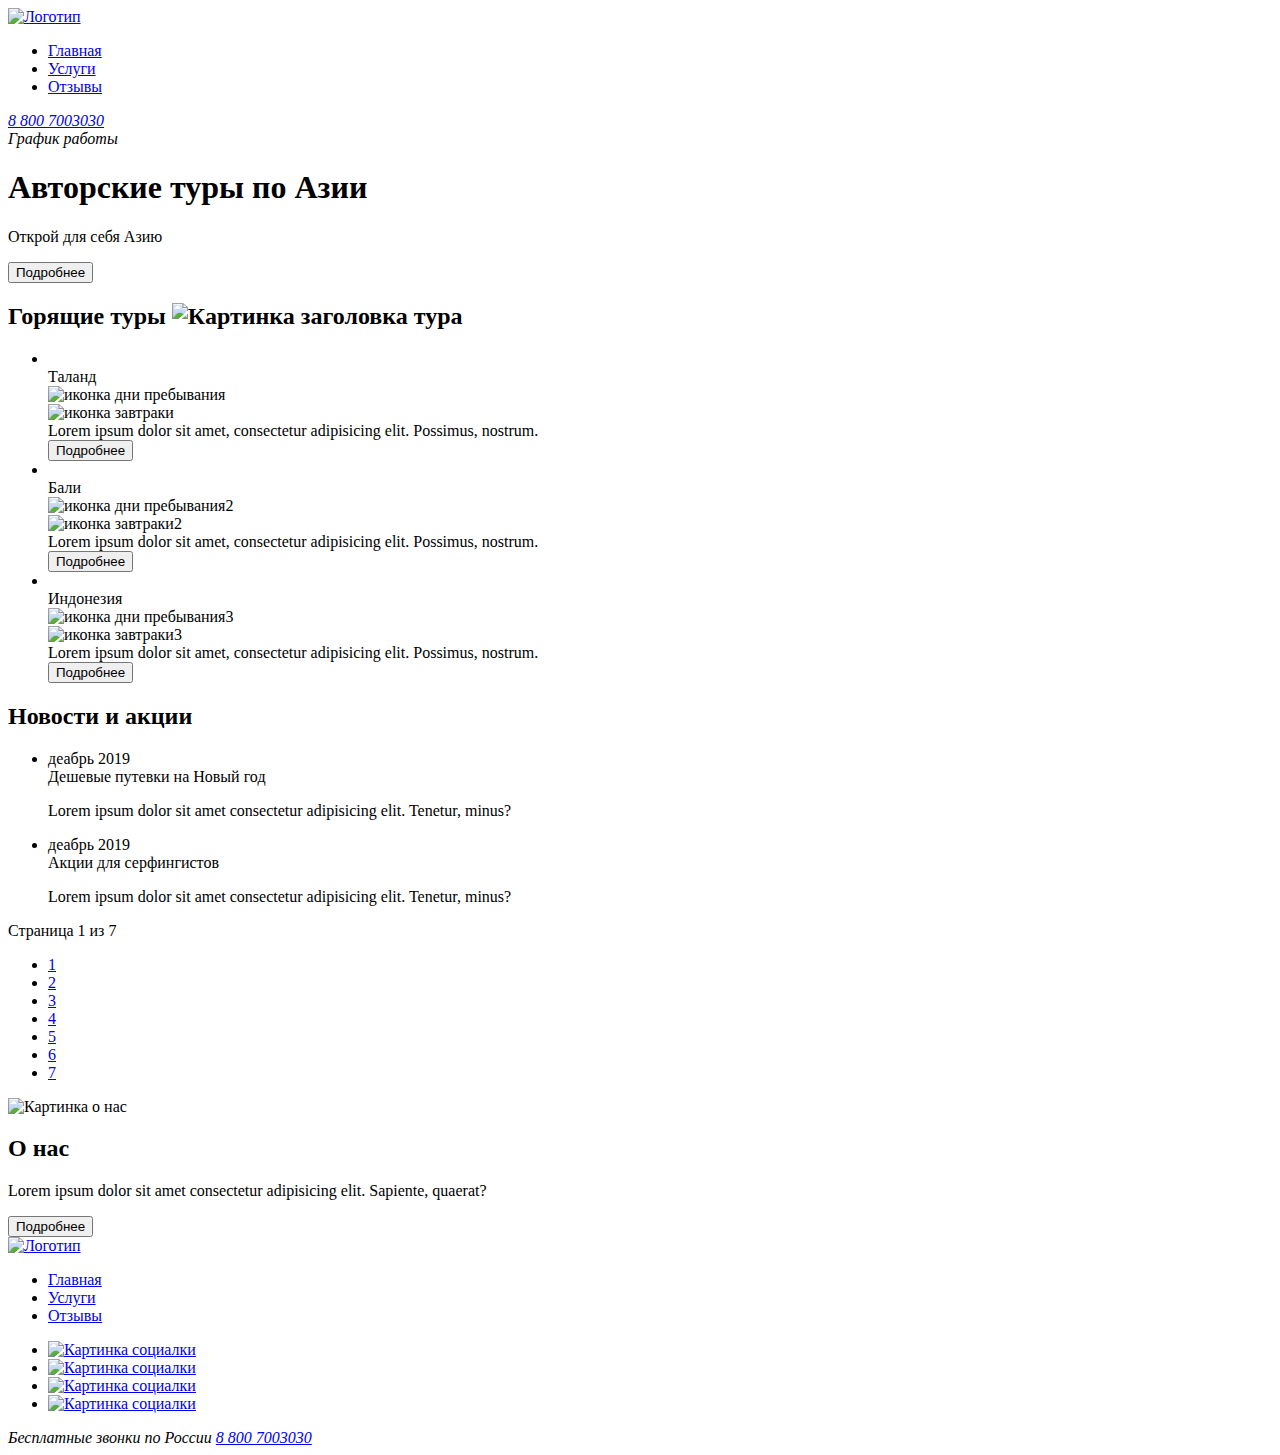
==== index.html @ af666de2 "Выполнила 2ое задание" ====
<!DOCTYPE html>
<html lang="ru">
<head>
  <meta charset="UTF-8">
  <meta name="viewport" content="width=device-width, initial-scale=1.0">
  <title>Main page</title>
</head>
<body>
  <div class="wrapper">
    <header class="header">
      <a href="#" class="logo">
        <img src="" alt="Логотип" class="logo__pick">
      </a>  
      <nav class="menu">
        <ul class="menu__list">
          <li class="menu__item">
            <a href="#" class="menu__link">Главная</a>
          </li>
          <li class="menu__item">
            <a href="#" class="menu__link">Услуги</a>
          </li>
          <li class="menu__item">
            <a href="#" class="menu__link">Отзывы</a>
          </li>
        </ul>
      </nav>
      <address class="contacts">
        <a href="tel:+78007003030" class="contacts__phone">8 800 7003030</a>
        <div class="contacts__graph">График работы</div>
      </address>
    </header>
    <main class="main-content">
      <div class="preview">
        <h1 class="preview__title">Авторские туры по Азии</h1>
        <p class="preview__descreption">Открой для себя Азию</p>
        <div class="preview__button"></div>
        <button class="button">Подробнее</button>
      </div>
      <div class="tours">
        <h2 class="tours__title">
          <span class="tours__title-text">Горящие туры</span>
          <img src="#" alt="Картинка заголовка тура" class="tour__title-pic"> 
        </h2>
        <ul class="tours__list">
          <li class="tours__item">
            <div class="tours__img-wrapper">
              <img src="" alt="" class="tours__img">
            </div>
            <div class="tours__content">
              <div class="toours__title-two">Таланд</div>
              <div class="tours__description">
                <div class="tours__description-block">
                  <img src="#" alt="иконка" class="tour__description-block-pick">
                  <span class="tour__deccription-block-text">дни пребывания</span>
                </div>
                <div class="tours__description-block">
                  <img src="#" alt="иконка" class="tour__description-block-pick">
                  <span class="tour__deccription-block-text">завтраки</span>
                </div>
                <div class="tour__text">Lorem ipsum dolor sit amet, consectetur adipisicing elit. Possimus, nostrum.
                </div>
                <div class="tour__button">
                  <button class="button">Подробнее</button>
                </div>
              </div>
            </div>
          </li>
          <li class="tours__item">
            <div class="tours__img-wrapper">
              <img src="" alt="" class="tours__img">
            </div>
            <div class="tours__content">
              <div class="toours__title-two">Бали</div>
              <div class="tours__description">
                <div class="tours__description-block">
                  <img src="#" alt="иконка" class="tour__description-block-pick">
                  <span class="tour__deccription-block-text">дни пребывания2</span>
                </div>
                <div class="tours__description-block">
                  <img src="#" alt="иконка" class="tour__description-block-pick">
                  <span class="tour__deccription-block-text">завтраки2</span>
                </div>
                <div class="tour__text">Lorem ipsum dolor sit amet, consectetur adipisicing elit. Possimus, nostrum.
                </div>
                <div class="tour__button">
                  <button class="button">Подробнее</button>
                </div>
              </div>
            </div>
          </li>
          <li class="tours__item">
            <div class="tours__img-wrapper">
              <img src="" alt="" class="tours__img">
            </div>
            <div class="tours__content">
              <div class="toours__title-two">Индонезия</div>
              <div class="tours__description">
                <div class="tours__description-block">
                  <img src="#" alt="иконка" class="tour__description-block-pick">
                  <span class="tour__deccription-block-text">дни пребывания3</span>
                </div>
                <div class="tours__description-block">
                  <img src="#" alt="иконка" class="tour__description-block-pick">
                  <span class="tour__deccription-block-text">завтраки3</span>
                </div>
                <div class="tour__text">Lorem ipsum dolor sit amet, consectetur adipisicing elit. Possimus, nostrum.
                </div>
                <div class="tour__button">
                  <button class="button">Подробнее</button>
                </div>
              </div>
            </div>
          </li>
        </ul>
      </div>
      <div class="news">
        <h2 class="news__title">
          <span class="news__title-text">Новости и акции</span>
        </h2>
        <ul class="news__list">
          <li class="news__item">
            <div class="news__content">
              <time class="news__date">
                <span class="news__date-mouth">деабрь</span>
                <span class="news__date-year">2019</span>
              </time>
              <div class="news__title-two">Дешевые путевки на Новый год</div>
              <p class="news__text">Lorem ipsum dolor sit amet consectetur adipisicing elit. Tenetur, minus?
              </p>
            </div>
          </li>
          <li class="news__item">
            <div class="news__content">
              <time class="news__date">
                <span class="news__date-mouth">деабрь</span>
                <span class="news__date-year">2019</span>
              </time>
              <div class="news__title-two">Акции для серфингистов</div>
              <p class="news__text">Lorem ipsum dolor sit amet consectetur adipisicing elit. Tenetur, minus?
              </p>
            </div>
          </li>
        </ul>
        <div class="paginator">
          <div class="paginator__display">
            Страница <span class="paginator__displey-current">1</span> из <span class="paginator__display-all">7</span>
          </div>
          <ul class="paginator__list">
            <li class="paginator__item">
              <a href="#" class="paginator__link">1</a>
            </li>
            <li class="paginator__item">
              <a href="#" class="paginator__link">2</a>
            </li>
            <li class="paginator__item">
              <a href="#" class="paginator__link">3</a>
            </li>
            <li class="paginator__item">
              <a href="#" class="paginator__link">4</a>
            </li>
            <li class="paginator__item">
              <a href="#" class="paginator__link">5</a>
            </li>
            <li class="paginator__item">
              <a href="#" class="paginator__link">6</a>
            </li>
            <li class="paginator__item">
              <a href="#" class="paginator__link">7</a>
            </li>
          </ul>
        </div>
      </div>
      <div class="about">
        <img src="#" alt="Картинка о нас" class="about__img">
        <div class="about__content">
          <h2 class="about__title">О нас</h2>
          <p class="about__text">Lorem ipsum dolor sit amet consectetur adipisicing elit. Sapiente, quaerat?</p>
          <div class="about__button">
            <button class="button">Подробнее</button>
          </div>
        </div>
      </div>
      <footer class="footer">
        <a href="#" class="logo">
          <img src="" alt="Логотип" class="logo__pick">
        </a>  
        <nav class="menu">
          <ul class="menu__list">
            <li class="menu__item">
              <a href="#" class="menu__link">Главная</a>
            </li>
            <li class="menu__item">
              <a href="#" class="menu__link">Услуги</a>
            </li>
            <li class="menu__item">
              <a href="#" class="menu__link">Отзывы</a>
            </li>
          </ul>
        </nav>
        <div class="socials">
          <ul class="social__list">
            <li class="social__item">
              <a href="#" class="social__link">
                <img src="#" alt="Картинка социалки" class="social__pic">
              </a>
            </li>
            <li class="social__item">
              <a href="#" class="social__link">
                <img src="#" alt="Картинка социалки" class="social__pic">
              </a>
            </li>
            <li class="social__item">
              <a href="#" class="social__link">
                <img src="#" alt="Картинка социалки" class="social__pic">
              </a>
            </li>
            <li class="social__item">
              <a href="#" class="social__link">
                <img src="#" alt="Картинка социалки" class="social__pic">
              </a>
            </li>
          </ul>
        </div>
        <address class="contacts">
          <span class="contacts__text">Бесплатные звонки по России</span>
          <a href="tel:+78007003030" class="contacts__phone">8 800 7003030</a>
        </address>
      </footer>
    </main>
  </div>
</body>
</html>
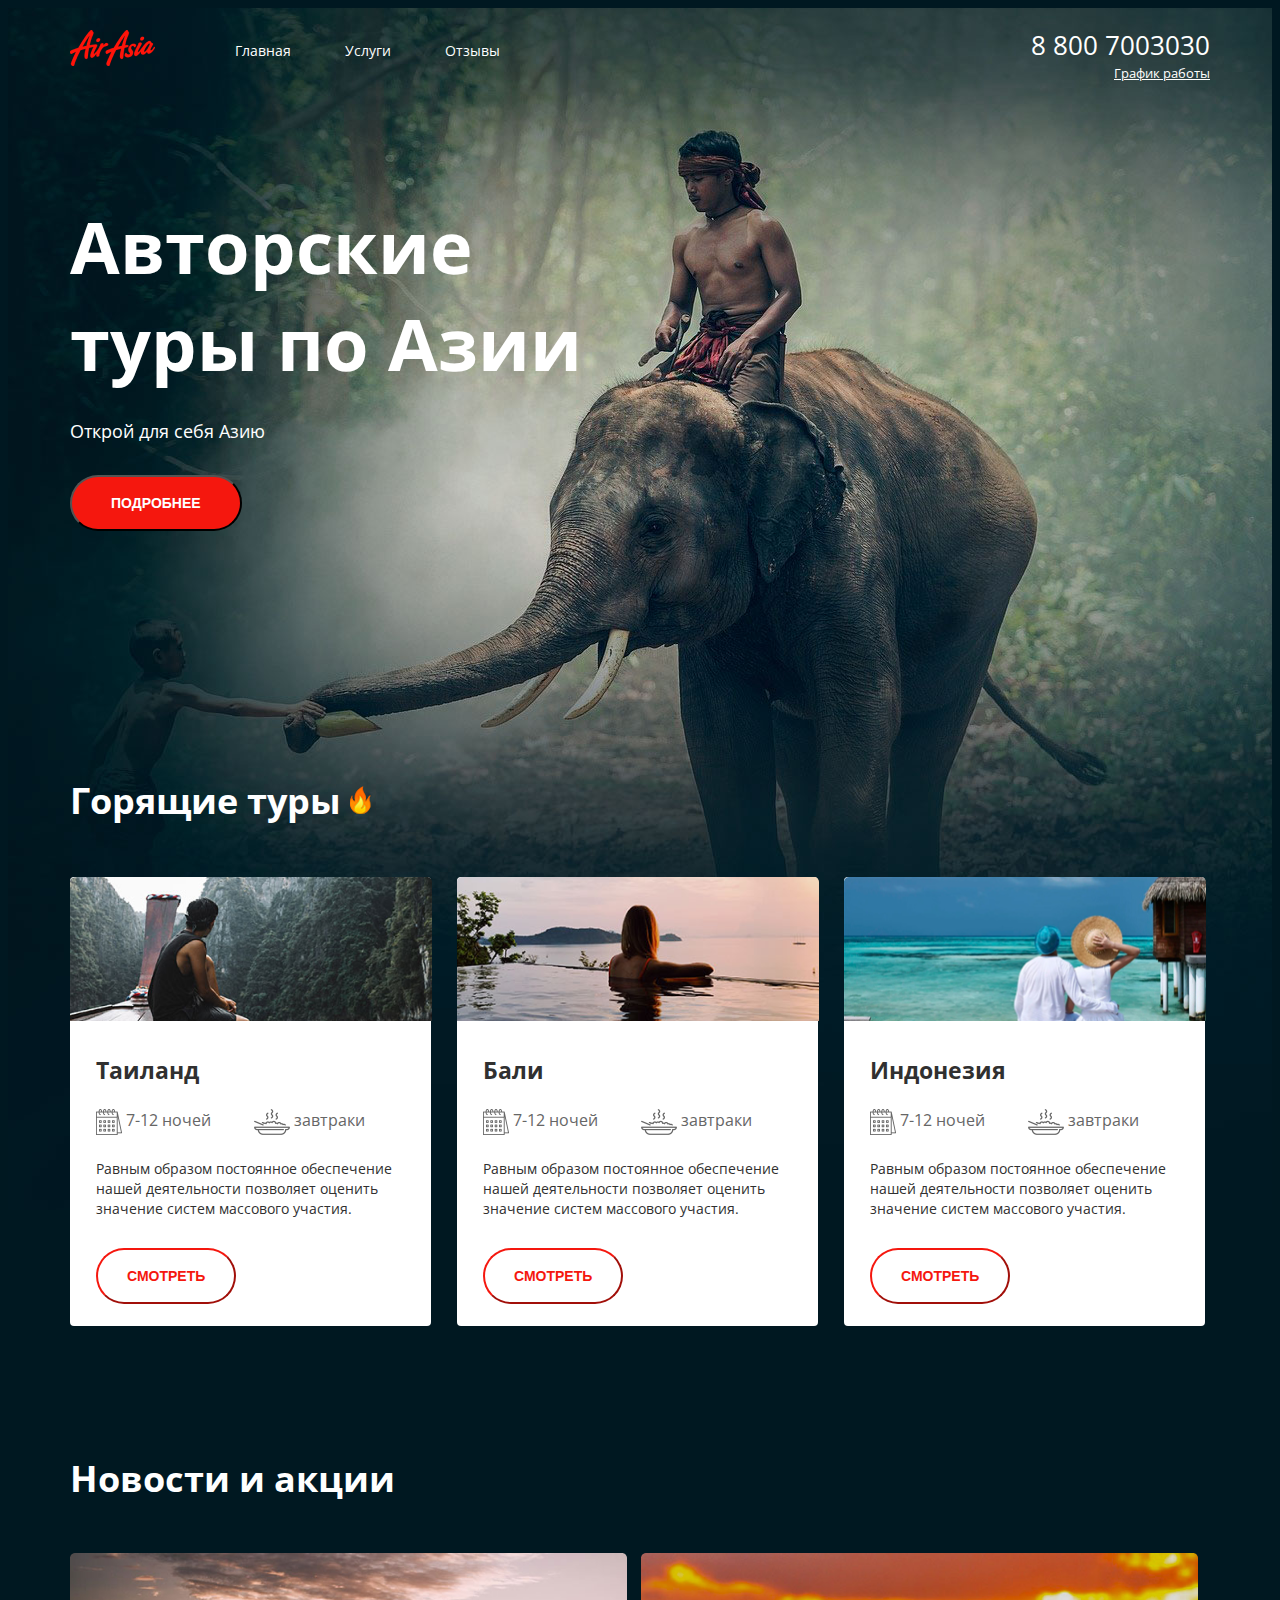
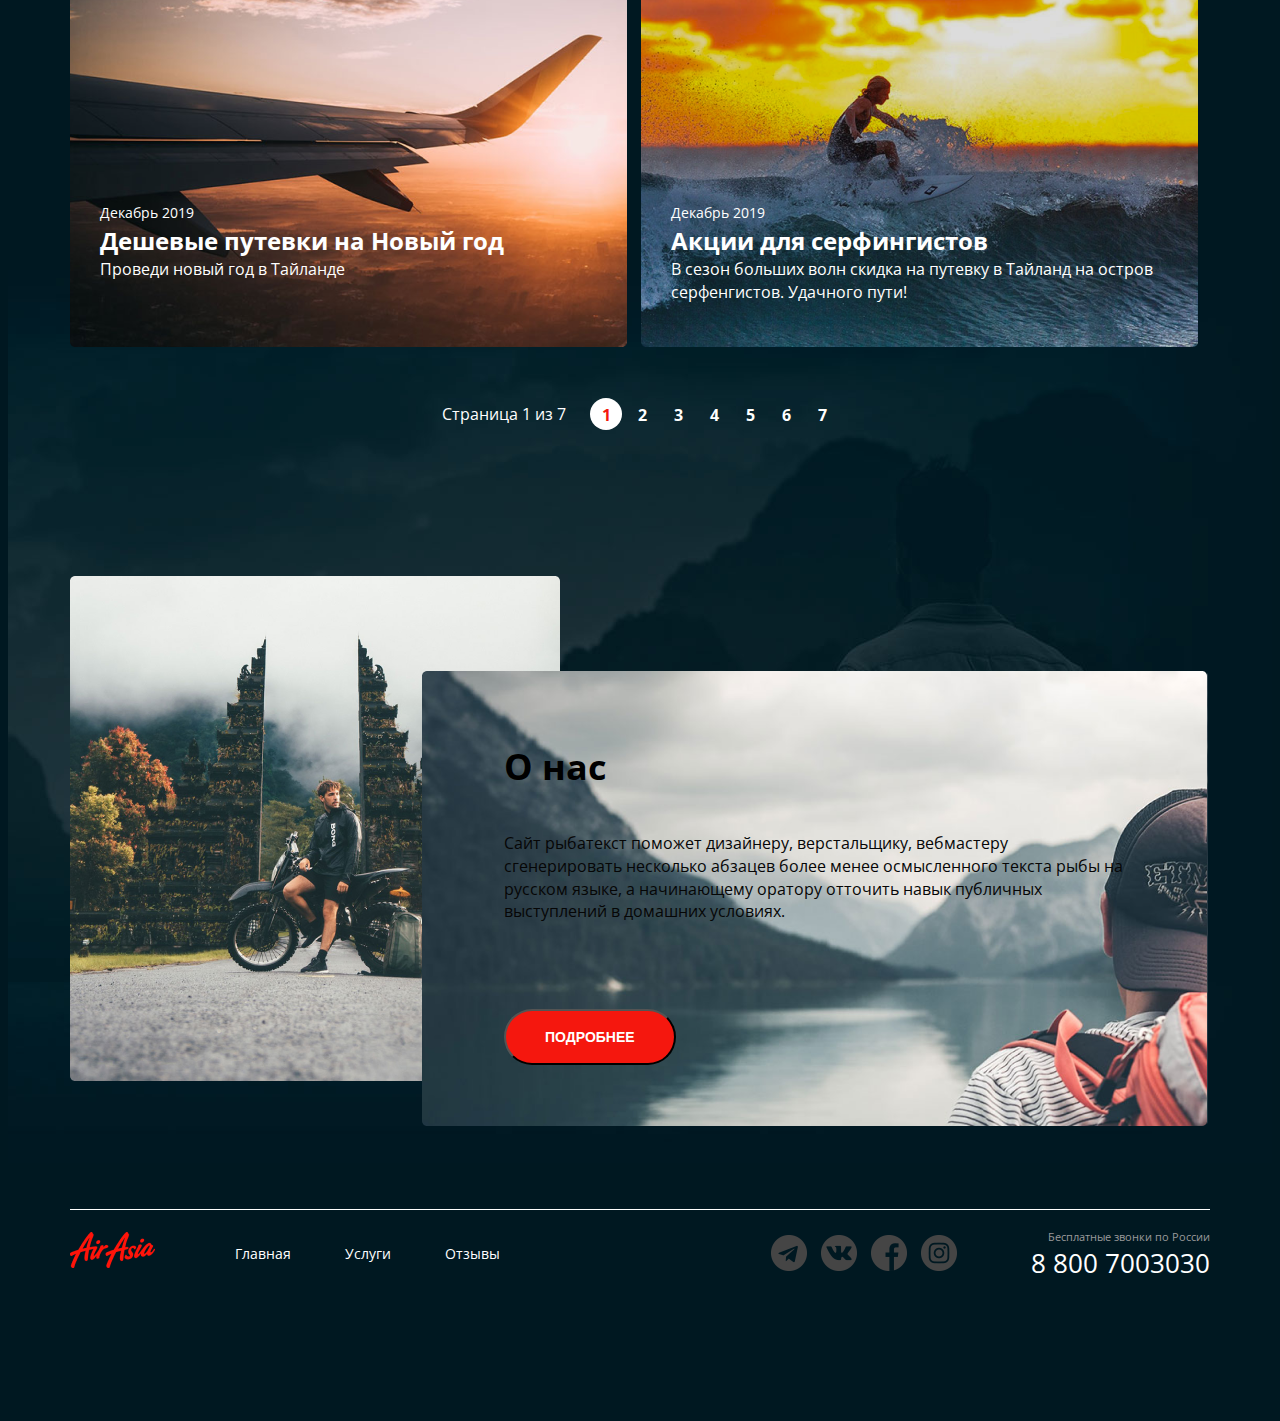
==== commit 8809c20b: "Стилизация главной страницы" ====
--- a/index.html
+++ b/index.html
@@ -3,186 +3,15 @@
 <head>
   <meta charset="UTF-8">
   <meta name="viewport" content="width=device-width, initial-scale=1.0">
+  <link rel="stylesheet" href="./main.css">
   <title>Main page</title>
 </head>
 <body>
-  <div class="wrapper">
-    <header class="header">
-      <a href="#" class="logo">
-        <img src="" alt="Логотип" class="logo__pick">
-      </a>  
-      <nav class="menu">
-        <ul class="menu__list">
-          <li class="menu__item">
-            <a href="#" class="menu__link">Главная</a>
-          </li>
-          <li class="menu__item">
-            <a href="#" class="menu__link">Услуги</a>
-          </li>
-          <li class="menu__item">
-            <a href="#" class="menu__link">Отзывы</a>
-          </li>
-        </ul>
-      </nav>
-      <address class="contacts">
-        <a href="tel:+78007003030" class="contacts__phone">8 800 7003030</a>
-        <div class="contacts__graph">График работы</div>
-      </address>
-    </header>
-    <main class="main-content">
-      <div class="preview">
-        <h1 class="preview__title">Авторские туры по Азии</h1>
-        <p class="preview__descreption">Открой для себя Азию</p>
-        <div class="preview__button"></div>
-        <button class="button">Подробнее</button>
-      </div>
-      <div class="tours">
-        <h2 class="tours__title">
-          <span class="tours__title-text">Горящие туры</span>
-          <img src="#" alt="Картинка заголовка тура" class="tour__title-pic"> 
-        </h2>
-        <ul class="tours__list">
-          <li class="tours__item">
-            <div class="tours__img-wrapper">
-              <img src="" alt="" class="tours__img">
-            </div>
-            <div class="tours__content">
-              <div class="toours__title-two">Таланд</div>
-              <div class="tours__description">
-                <div class="tours__description-block">
-                  <img src="#" alt="иконка" class="tour__description-block-pick">
-                  <span class="tour__deccription-block-text">дни пребывания</span>
-                </div>
-                <div class="tours__description-block">
-                  <img src="#" alt="иконка" class="tour__description-block-pick">
-                  <span class="tour__deccription-block-text">завтраки</span>
-                </div>
-                <div class="tour__text">Lorem ipsum dolor sit amet, consectetur adipisicing elit. Possimus, nostrum.
-                </div>
-                <div class="tour__button">
-                  <button class="button">Подробнее</button>
-                </div>
-              </div>
-            </div>
-          </li>
-          <li class="tours__item">
-            <div class="tours__img-wrapper">
-              <img src="" alt="" class="tours__img">
-            </div>
-            <div class="tours__content">
-              <div class="toours__title-two">Бали</div>
-              <div class="tours__description">
-                <div class="tours__description-block">
-                  <img src="#" alt="иконка" class="tour__description-block-pick">
-                  <span class="tour__deccription-block-text">дни пребывания2</span>
-                </div>
-                <div class="tours__description-block">
-                  <img src="#" alt="иконка" class="tour__description-block-pick">
-                  <span class="tour__deccription-block-text">завтраки2</span>
-                </div>
-                <div class="tour__text">Lorem ipsum dolor sit amet, consectetur adipisicing elit. Possimus, nostrum.
-                </div>
-                <div class="tour__button">
-                  <button class="button">Подробнее</button>
-                </div>
-              </div>
-            </div>
-          </li>
-          <li class="tours__item">
-            <div class="tours__img-wrapper">
-              <img src="" alt="" class="tours__img">
-            </div>
-            <div class="tours__content">
-              <div class="toours__title-two">Индонезия</div>
-              <div class="tours__description">
-                <div class="tours__description-block">
-                  <img src="#" alt="иконка" class="tour__description-block-pick">
-                  <span class="tour__deccription-block-text">дни пребывания3</span>
-                </div>
-                <div class="tours__description-block">
-                  <img src="#" alt="иконка" class="tour__description-block-pick">
-                  <span class="tour__deccription-block-text">завтраки3</span>
-                </div>
-                <div class="tour__text">Lorem ipsum dolor sit amet, consectetur adipisicing elit. Possimus, nostrum.
-                </div>
-                <div class="tour__button">
-                  <button class="button">Подробнее</button>
-                </div>
-              </div>
-            </div>
-          </li>
-        </ul>
-      </div>
-      <div class="news">
-        <h2 class="news__title">
-          <span class="news__title-text">Новости и акции</span>
-        </h2>
-        <ul class="news__list">
-          <li class="news__item">
-            <div class="news__content">
-              <time class="news__date">
-                <span class="news__date-mouth">деабрь</span>
-                <span class="news__date-year">2019</span>
-              </time>
-              <div class="news__title-two">Дешевые путевки на Новый год</div>
-              <p class="news__text">Lorem ipsum dolor sit amet consectetur adipisicing elit. Tenetur, minus?
-              </p>
-            </div>
-          </li>
-          <li class="news__item">
-            <div class="news__content">
-              <time class="news__date">
-                <span class="news__date-mouth">деабрь</span>
-                <span class="news__date-year">2019</span>
-              </time>
-              <div class="news__title-two">Акции для серфингистов</div>
-              <p class="news__text">Lorem ipsum dolor sit amet consectetur adipisicing elit. Tenetur, minus?
-              </p>
-            </div>
-          </li>
-        </ul>
-        <div class="paginator">
-          <div class="paginator__display">
-            Страница <span class="paginator__displey-current">1</span> из <span class="paginator__display-all">7</span>
-          </div>
-          <ul class="paginator__list">
-            <li class="paginator__item">
-              <a href="#" class="paginator__link">1</a>
-            </li>
-            <li class="paginator__item">
-              <a href="#" class="paginator__link">2</a>
-            </li>
-            <li class="paginator__item">
-              <a href="#" class="paginator__link">3</a>
-            </li>
-            <li class="paginator__item">
-              <a href="#" class="paginator__link">4</a>
-            </li>
-            <li class="paginator__item">
-              <a href="#" class="paginator__link">5</a>
-            </li>
-            <li class="paginator__item">
-              <a href="#" class="paginator__link">6</a>
-            </li>
-            <li class="paginator__item">
-              <a href="#" class="paginator__link">7</a>
-            </li>
-          </ul>
-        </div>
-      </div>
-      <div class="about">
-        <img src="#" alt="Картинка о нас" class="about__img">
-        <div class="about__content">
-          <h2 class="about__title">О нас</h2>
-          <p class="about__text">Lorem ipsum dolor sit amet consectetur adipisicing elit. Sapiente, quaerat?</p>
-          <div class="about__button">
-            <button class="button">Подробнее</button>
-          </div>
-        </div>
-      </div>
-      <footer class="footer">
+  <div class="wrapper main-page-wrapper">
+    <div class="conteiner">
+      <header class="header">
         <a href="#" class="logo">
-          <img src="" alt="Логотип" class="logo__pick">
+          <img src="./img/лого.png" alt="Логотип" class="logo__img">
         </a>  
         <nav class="menu">
           <ul class="menu__list">
@@ -197,36 +26,197 @@
             </li>
           </ul>
         </nav>
-        <div class="socials">
-          <ul class="social__list">
-            <li class="social__item">
-              <a href="#" class="social__link">
-                <img src="#" alt="Картинка социалки" class="social__pic">
-              </a>
-            </li>
-            <li class="social__item">
-              <a href="#" class="social__link">
-                <img src="#" alt="Картинка социалки" class="social__pic">
-              </a>
-            </li>
-            <li class="social__item">
-              <a href="#" class="social__link">
-                <img src="#" alt="Картинка социалки" class="social__pic">
-              </a>
-            </li>
-            <li class="social__item">
-              <a href="#" class="social__link">
-                <img src="#" alt="Картинка социалки" class="social__pic">
-              </a>
+        <address class="contacts">
+          <a href="tel:+78007003030" class="contacts__phone">8 800 7003030</a>
+          <div class="contacts__graph">График работы</div>
+        </address>
+      </header>
+      <main class="main-content">
+        <div class="preview">
+          <h1 class="preview__title">Авторские туры по Азии</h1>
+          <h4 class="preview__descreption">Открой для себя Азию</h4>
+          <div class="preview__button"></div>
+          <button class="button">Подробнее</button>
+        </div>
+        <div class="tours">
+          <h2 class="tours__title">
+            <span class="tours__title-text">Горящие туры</span>
+            <img src="./img/flame.png" alt="Картинка заголовка тура" class="tour__title-pic"> 
+          </h2>
+          <ul class="tours__list">
+            <li class="tours__item">
+              <div class="tours__img-wrapper">
+                <img src="./img/river.png" alt="" class="tours__img">
+              </div>
+              <div class="tours__content">
+                <h3 class="tours__title-two">Таиланд</h3>
+                <div class="tours__description">
+                  <div class="tours__description-block">
+                    <img src="./img/calendar.png" alt="иконка" class="tours__description-block-pick">
+                    <div class="tours__deccription-block-text">7-12 ночей</div>
+                  </div>
+                  <div class="tours__description-block">
+                    <img src="./img/meal.png" alt="иконка" class="tours__description-block-pick">
+                    <div class="tours__deccription-block-text">завтраки</div>
+                  </div>
+                  <div class="tours__text">Равным образом постоянное обеспечение нашей деятельности позволяет оценить значение систем массового участия.
+                  </div>
+                  <div class="tours__button">
+                    <button class="button button--color--white">смотреть</button>
+                  </div>
+                </div>
+              </div>
+            </li>
+            <li class="tours__item">
+              <div class="tours__img-wrapper">
+                <img src="./img/pool.png" alt="" class="tours__img">
+              </div>
+              <div class="tours__content">
+                <h3 class="tours__title-two">Бали</h3>
+                <div class="tours__description">
+                  <div class="tours__description-block">
+                    <img src="./img/calendar.png" alt="иконка" class="tours__description-block-pick">
+                    <div class="tours__deccription-block-text">7-12 ночей</div>
+                  </div>
+                  <div class="tours__description-block">
+                    <img src="./img/meal.png" alt="иконка" class="tours__description-block-pick">
+                    <div class="tours__deccription-block-text">завтраки</div>
+                  </div>
+                  <div class="tours__text">Равным образом постоянное обеспечение нашей деятельности позволяет оценить значение систем массового участия.
+                  </div>
+                  <div class="tours__button">
+                    <button class="button button--color--white">смотреть</button>
+                  </div>
+                </div>
+              </div>
+            </li>
+            <li class="tours__item">
+              <div class="tours__img-wrapper">
+                <img src="./img/ocean.png" alt="" class="tours__img">
+              </div>
+              <div class="tours__content">
+                <h3 class="tours__title-two">Индонезия</h3>
+                <div class="tours__description">
+                  <div class="tours__description-block">
+                    <img src="./img/calendar.png" alt="иконка" class="tours__description-block-pick">
+                    <div class="tours__deccription-block-text">7-12 ночей</div>
+                  </div>
+                  <div class="tours__description-block">
+                    <img src="./img/meal.png" alt="иконка" class="tours__description-block-pick">
+                    <div class="tours__deccription-block-text">завтраки</div>
+                  </div>
+                  <div class="tours__text">Равным образом постоянное обеспечение нашей деятельности позволяет оценить значение систем массового участия.
+                  </div>
+                  <div class="tours__button">
+                    <button class="button button--color--white">смотреть</button>
+                  </div>
+                </div>
+              </div>
             </li>
           </ul>
         </div>
-        <address class="contacts">
-          <span class="contacts__text">Бесплатные звонки по России</span>
-          <a href="tel:+78007003030" class="contacts__phone">8 800 7003030</a>
-        </address>
-      </footer>
-    </main>
+        <div class="news">
+          <h2 class="news__title">
+            <span class="news__title-text">Новости и акции</span>
+          </h2>
+          <ul class="news__list">
+            <li class="news__item">
+              <img src="./img/plain.png" alt="Путевки" class="news__img">
+              <div class="news__content">
+                <time class="news__date">Декабрь 2019</time>
+                <div class="news__title-two">Дешевые путевки на Новый год</div>
+                <div class="news__text">Проведи новый год в Тайланде</div>
+              </div>
+            </li>
+            <li class="news__item">
+              <img src="./img/Surfer.png" alt="Серфинг" class="news__img">
+              <div class="news__content">
+                <time class="news__date">Декабрь 2019</time>
+                <div class="news__title-two">Акции для серфингистов</div>
+                <div class="news__text">В сезон больших волн скидка на путевку в Тайланд на остров серфенгистов. Удачного пути!</div>
+              </div>
+            </li>
+          </ul>
+          <div class="paginator">
+            <div class="paginator__display">Страница 1 из 7</div>
+            <ul class="paginator__list">
+              <li class="paginator__item paginator__item--active">
+                <a href="#" class="paginator__link">1</a>
+              </li>
+              <li class="paginator__item">
+                <a href="#" class="paginator__link">2</a>
+              </li>
+              <li class="paginator__item">
+                <a href="#" class="paginator__link">3</a>
+              </li>
+              <li class="paginator__item">
+                <a href="#" class="paginator__link">4</a>
+              </li>
+              <li class="paginator__item">
+                <a href="#" class="paginator__link">5</a>
+              </li>
+              <li class="paginator__item">
+                <a href="#" class="paginator__link">6</a>
+              </li>
+              <li class="paginator__item">
+                <a href="#" class="paginator__link">7</a>
+              </li>
+            </ul>
+          </div>
+        </div>
+        <div class="about">
+          <div class="about__content">
+            <h2 class="about__title">О нас</h2>
+            <div class="about__text">
+              <p>Сайт рыбатекст поможет дизайнеру, верстальщику, вебмастеру сгенерировать несколько абзацев более менее осмысленного текста рыбы на русском языке, а начинающему оратору отточить навык публичных выступлений в домашних условиях.</p>
+            </div>
+            <div class="about__button">
+              <button class="button">Подробнее</button>
+            </div>
+          </div>
+        </div>
+        <footer class="footer-container">
+          <div class="container footer-container__content">
+            <div class="footer">
+              <a href="#" class="logo">
+                <img src="./img/лого.png" alt="Логотип" class="logo__pick">
+              </a>  
+              <nav class="menu">
+                <ul class="menu__list">
+                  <li class="menu__item">
+                    <a href="#" class="menu__link">Главная</a>
+                  </li>
+                  <li class="menu__item">
+                    <a href="#" class="menu__link">Услуги</a>
+                  </li>
+                  <li class="menu__item">
+                    <a href="#" class="menu__link">Отзывы</a>
+                  </li>
+                </ul>
+              </nav>
+              <ul class="social">
+                <li class="social__item social__item--icon--telegram">
+                  <a href="#" class="social__link"></a>
+                </li>
+                <li class="social__item social__item--icon--vk">
+                  <a href="#" class="social__link"></a>
+                </li>
+                <li class="social__item social__item--icon--fb">
+                  <a href="#" class="social__link"></a>
+                </li>
+                <li class="social__item social__item--icon--insta">
+                  <a href="#" class="social__link"></a>
+                </li>
+              </ul>
+              <address class="contacts">
+                <div class="contacts__text">Бесплатные звонки по России</div>
+                <a href="tel:+78007003030" class="contacts__phone">8 800 7003030</a>
+              </address>
+            </div>
+          </div>
+        </footer>
+      </main>
+    </div>
   </div>
 </body>
 </html>--- a/main.css
+++ b/main.css
@@ -0,0 +1,411 @@
+@import url('https://fonts.googleapis.com/css2?family=Open+Sans:wght@400;600;700&display=swap');
+body {
+  font-family: 'Open Sans', Helvetica, sans-serif;
+  color:#FFFFFF;
+  font-size: 16px;
+  line-height: 1.42; 
+  background: #001821;
+  ~webkit-font-smoothing: antialiased;
+  ~moz-osx-font-smoothing: grayscale;
+}
+
+a {
+  color: inherit;
+}
+
+.main-page-wrapper {
+  background: url("./img/bg/hero.jpg") center top no-repeat, url("./img/bg/bottom-pic.jpg") right bottom 250px no-repeat;
+}
+
+.conteiner {
+  margin: 0 auto;
+  width: 1140px;
+}
+
+ul {
+  padding: 0;
+  margin: 0;
+}
+ul li {
+  list-style: none;
+}
+
+h1, h2, h3, h4, h5, h6 {
+  margin: 0;
+  font-weight: normal;
+}
+
+p {
+  margin-top: 0;
+}
+
+* {
+  box-sizing: border-box;
+}
+
+.header {
+  height: 100px;
+  position: relative;
+  margin-bottom: 90px;
+}
+
+.logo {
+  display: block;
+  position: absolute;
+  top: 22px;
+  left: 0px;
+}
+
+.menu {
+  position: absolute;
+  top: 30px;
+  left: 165px;
+}
+
+.contacts {
+  position: absolute;
+  top: 19px;
+  right: 0px;
+  font-style: normal;
+  text-align: right;
+}
+
+.contacts__text {
+  color: #9A9A9A;
+  font-size: 11px;
+}
+
+.menu__item {
+  display: inline-block;
+  vertical-align: middle;
+  margin-right: 50px;
+}
+.menu__item:last-child {
+  margin-right: 0;
+}
+
+.menu__link {
+  font-size: 14px;
+  text-decoration: none;
+}
+
+.menu__link:hover {
+  color: #F5170E;
+}
+
+.contacts__phone {
+  text-decoration: none;
+  font-size: 26px;
+  margin-bottom: 4px;
+}
+
+.contacts__graph {
+  font-size: 13px;
+  text-decoration: underline;
+}
+
+.preview {
+  width: 520px;
+  margin-bottom: 244px;
+}
+
+.preview__title {
+  font-size: 72px;
+  font-weight: bold;
+  line-height: 1.35;
+  margin-bottom: 27px;
+}
+
+.preview__descreption {
+  font-size: 18px;
+  margin-bottom: 30px;
+}
+
+.button {
+  background:#F5170E;
+  border-radius: 35px;
+  padding: 18px 39px;
+  color: #FFFFFF;
+  font-weight: bold;
+  text-transform: uppercase;
+  font-size: 14px;
+}
+
+.tours {
+  margin-bottom: 127px;
+}
+
+.tours__title {
+  font-size: 36px;
+  font-weight: bold;
+  margin-bottom: 51px;
+  margin-right: 12px;
+}
+
+.tours__item {
+  min-height: 449px;
+  background: #FFFFFF;
+  border-radius: 4px;
+  display: inline-block;
+  margin-right: 22px;
+  width: 361px;
+  color: #303030;
+}
+
+.tours__item:last-child {
+  margin-right: 0;
+}
+
+.tours__img-wrapper {
+  min-height: 136px;
+  margin-bottom: 5px;
+}
+
+.tours__content {
+  padding: 22px 26px;
+}
+
+.tours__title-two {
+  font-size: 23px;
+  font-weight: bold;
+  margin-bottom: 23px;
+}
+
+.tours__description-block {
+  display: inline-block;
+  vertical-align: top;
+  margin-right: 39px;
+  margin-bottom: 18px
+}
+
+.tours__description-block:last-child {
+  margin-right: 0;
+}
+
+.tours__deccription-block-text {
+  display: inline-block;
+  vertical-align: top;
+  margin-right: 9px;
+  font-size: 16;
+  font-weight: normal;
+  color:#666666;
+}
+
+.tours__deccription-block-text:last-child {
+  margin-right: 0;
+}
+
+.tours__text{
+  font-size: 14px;
+  font-weight: normal;
+  color: #303030;
+  margin-bottom: 29px;
+}
+
+.button--color--white {
+  background: #FFFFFF;
+  padding: 18px 29px;
+  color: #F5170E;
+  font-weight: bold;
+  text-transform: uppercase;
+  font-size: 14px;
+  border-color: #F5170E;
+
+}
+
+.button--color--white:hover {
+  background: #F5170E;
+  color: #FFFFFF;
+}
+
+.news__list {
+  margin-bottom: 51px;
+}
+
+.news__title {
+  font-size: 36px;
+  font-weight: bold;
+  margin-bottom: 49px;
+}
+
+.news__item {
+  width: 557px;
+  display: inline-block;
+  vertical-align: top;
+  position: relative;
+  border-radius: 4px;
+  overflow: hidden;
+  margin-right: 10px;
+}
+
+.news__img {
+  display: block;
+  width: 100%;
+  height: 100%;
+  object-fit: cover;
+}
+
+.news__content {
+  position: absolute;
+  left: 0;
+  right: 0;
+  bottom: 0;
+  padding: 32px 30px;
+  min-height: 178px;
+}
+
+.news__date {
+  font-size: 14px;
+  line-height: 21px;
+  margin-bottom: 12,5;
+}
+
+.news__title-two {
+  font-size: 24px;
+  font-weight: bold;
+  margin-bottom: 3,5px;
+}
+
+.paginator {
+  text-align: center;
+  margin-bottom: 146px;
+}
+
+.paginator__display, .paginator__list {
+  display: inline-block;
+  vertical-align: middle;
+}
+
+.paginator__display {
+  margin-right: 20px;
+}
+
+.paginator__item {
+  display: inline-block;
+  vertical-align: middle;
+}
+
+.paginator__link {
+  display: block;
+  width: 32px;
+  height: 32px;
+  border-radius: 50%;
+  position: relative;
+  text-decoration: none;
+  font-weight: bold;
+  line-height: 35px;
+}
+
+.paginator__item--active .paginator__link {
+  background: #FFFFFF;
+  color: #F5170E;
+}
+
+.about:before, .about__content {
+  display: inline-block;
+  vertical-align: top;
+  border-radius: 4px;
+}
+
+.about:before {
+  content: "";
+  width: 490px;
+  height: 505px;
+  background: url("/img/gates.png") center center / cover no-repeat;
+}
+
+.about__content {
+  background: url("/img/mountains.png");
+  padding: 70px 82px;
+  width: 786px;
+  height: 455px;
+  margin-left: -142px;
+  margin-top: 95px;
+  margin-bottom: 83px;
+}
+
+.about__title {
+  font-weight: bold;
+  font-size: 36px;
+  margin-bottom: 40px;
+  color: #000000;
+}
+
+.about__text {
+  margin-bottom: 86px;
+  color: #060606;
+  font-size: 16px;
+}
+
+.about__text P {
+  margin-bottom: 20px;
+}
+
+.about__text P:last-child {
+  margin-bottom: 0;
+}
+
+.footer-container__content {
+  border-top: 1px solid #FFFFFF;
+}
+
+.footer {
+  height: 203px;
+  position: relative;
+}
+
+.social {
+  top: 25px;
+  right: 253px;
+  position: absolute;
+}
+
+.social__item {
+  display: inline-block;
+  vertical-align: middle;
+  margin-right: 10px;
+}
+
+.social__item:last-child {
+  margin-right: 0;
+}
+
+.social__link {
+  display: block;
+  text-decoration: none;
+  height: 36px;
+  width: 36px;
+  background: center center no-repeat;
+}
+
+.social__item--icon--telegram .social__link {
+  background-image: url("./img/icons/socials/t.png");
+}
+
+.social__item--icon--telegram .social__link:hover {
+  background-image: url("./img/icons/socials/t2.png");
+}
+
+.social__item--icon--vk .social__link {
+  background-image: url("./img/icons/socials/vk.png");
+}
+
+.social__item--icon--vk .social__link:hover {
+  background-image: url("./img/icons/socials/vk2.png");
+}
+
+.social__item--icon--fb .social__link {
+  background-image: url("./img/icons/socials/f.png");
+}
+
+.social__item--icon--fb .social__link:hover {
+  background-image: url("./img/icons/socials/f2.png");
+}
+
+.social__item--icon--insta .social__link {
+  background-image: url("./img/icons/socials/in.png");
+}
+
+.social__item--icon--insta .social__link:hover {
+  background-image: url("./img/icons/socials/in2.png");
+}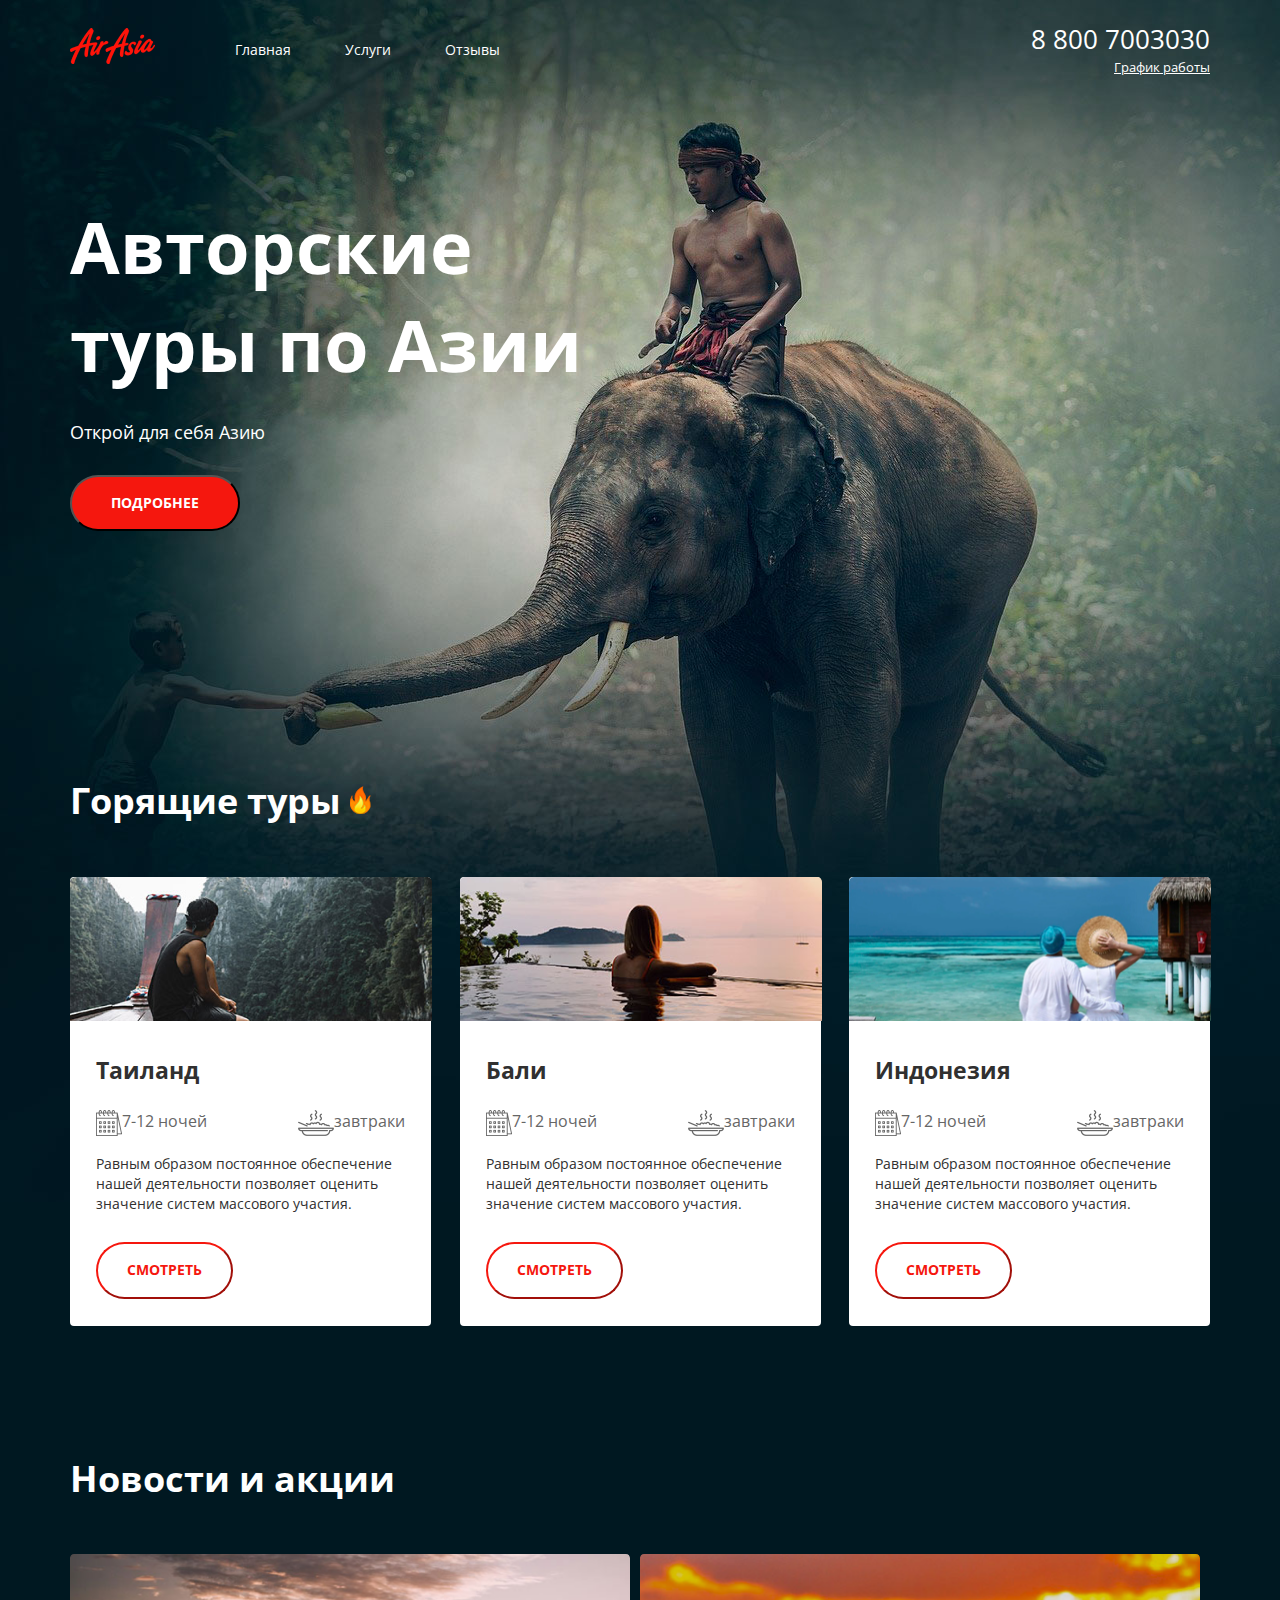
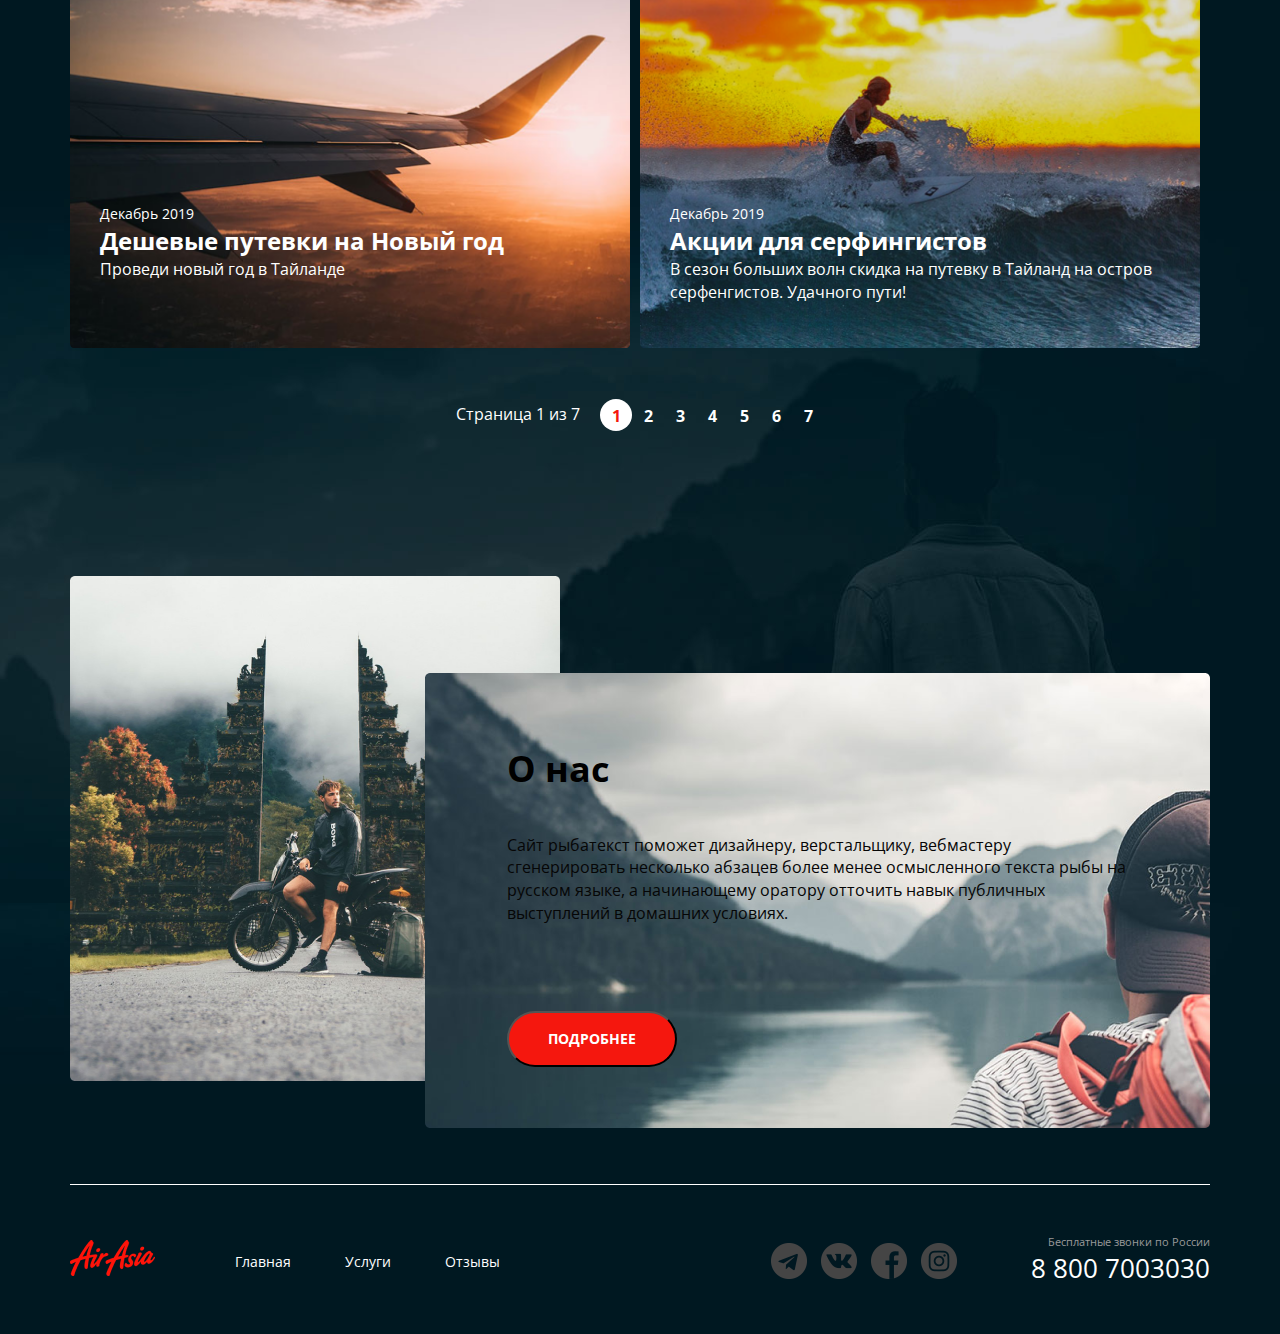
==== commit 62836014: "Add files via upload" ====
--- a/index.html
+++ b/index.html
@@ -2,7 +2,7 @@
 <html lang="ru">
 <head>
   <meta charset="UTF-8">
-  <meta name="viewport" content="width=device-width, initial-scale=1.0">
+  <meta name="viewport" content="width=1200, initial-scale=1.0">
   <link rel="stylesheet" href="./main.css">
   <title>Main page</title>
 </head>
@@ -10,33 +10,39 @@
   <div class="wrapper main-page-wrapper">
     <div class="conteiner">
       <header class="header">
-        <a href="#" class="logo">
-          <img src="./img/лого.png" alt="Логотип" class="logo__img">
-        </a>  
-        <nav class="menu">
-          <ul class="menu__list">
-            <li class="menu__item">
-              <a href="#" class="menu__link">Главная</a>
-            </li>
-            <li class="menu__item">
-              <a href="#" class="menu__link">Услуги</a>
-            </li>
-            <li class="menu__item">
-              <a href="#" class="menu__link">Отзывы</a>
-            </li>
-          </ul>
-        </nav>
-        <address class="contacts">
-          <a href="tel:+78007003030" class="contacts__phone">8 800 7003030</a>
-          <div class="contacts__graph">График работы</div>
-        </address>
+        <div class="header__col">
+          <a href="#" class="logo">
+            <img src="./img/лого.png" alt="Логотип" class="logo__img">
+          </a>  
+          <nav class="menu">
+            <ul class="menu__list">
+              <li class="menu__item">
+                <a href="#" class="menu__link">Главная</a>
+              </li>
+              <li class="menu__item">
+                <a href="#" class="menu__link">Услуги</a>
+              </li>
+              <li class="menu__item">
+                <a href="#" class="menu__link">Отзывы</a>
+              </li>
+            </ul>
+          </nav>
+        </div>
+        <div class="header__col--align--right">
+          <address class="contacts">
+            <a href="tel:+78007003030" class="contacts__phone">8 800 7003030</a>
+            <div class="contacts__graph">График работы</div>
+          </address>
+        </div>
       </header>
       <main class="main-content">
         <div class="preview">
           <h1 class="preview__title">Авторские туры по Азии</h1>
           <h4 class="preview__descreption">Открой для себя Азию</h4>
-          <div class="preview__button"></div>
-          <button class="button">Подробнее</button>
+          <div class="preview__button">
+            <button class="button">Подробнее</button>
+          </div>
+          
         </div>
         <div class="tours">
           <h2 class="tours__title">
@@ -51,13 +57,15 @@
               <div class="tours__content">
                 <h3 class="tours__title-two">Таиланд</h3>
                 <div class="tours__description">
-                  <div class="tours__description-block">
-                    <img src="./img/calendar.png" alt="иконка" class="tours__description-block-pick">
-                    <div class="tours__deccription-block-text">7-12 ночей</div>
-                  </div>
-                  <div class="tours__description-block">
-                    <img src="./img/meal.png" alt="иконка" class="tours__description-block-pick">
-                    <div class="tours__deccription-block-text">завтраки</div>
+                  <div class="tours__description-block-1">
+                    <div class="tours__description-block">
+                      <img src="./img/calendar.png" alt="иконка" class="tours__description-block-pick">
+                      <div class="tours__description-block-text">7-12 ночей</div>
+                    </div>
+                    <div class="tours__description-block">
+                      <img src="./img/meal.png" alt="иконка" class="tours__description-block-pick">
+                      <div class="tours__description-block-text">завтраки</div>
+                    </div>
                   </div>
                   <div class="tours__text">Равным образом постоянное обеспечение нашей деятельности позволяет оценить значение систем массового участия.
                   </div>
@@ -74,13 +82,15 @@
               <div class="tours__content">
                 <h3 class="tours__title-two">Бали</h3>
                 <div class="tours__description">
-                  <div class="tours__description-block">
-                    <img src="./img/calendar.png" alt="иконка" class="tours__description-block-pick">
-                    <div class="tours__deccription-block-text">7-12 ночей</div>
-                  </div>
-                  <div class="tours__description-block">
-                    <img src="./img/meal.png" alt="иконка" class="tours__description-block-pick">
-                    <div class="tours__deccription-block-text">завтраки</div>
+                  <div class="tours__description-block-1">
+                    <div class="tours__description-block">
+                      <img src="./img/calendar.png" alt="иконка" class="tours__description-block-pick">
+                      <div class="tours__description-block-text">7-12 ночей</div>
+                    </div>
+                    <div class="tours__description-block">
+                      <img src="./img/meal.png" alt="иконка" class="tours__description-block-pick">
+                      <div class="tours__description-block-text">завтраки</div>
+                    </div>
                   </div>
                   <div class="tours__text">Равным образом постоянное обеспечение нашей деятельности позволяет оценить значение систем массового участия.
                   </div>
@@ -97,13 +107,15 @@
               <div class="tours__content">
                 <h3 class="tours__title-two">Индонезия</h3>
                 <div class="tours__description">
-                  <div class="tours__description-block">
-                    <img src="./img/calendar.png" alt="иконка" class="tours__description-block-pick">
-                    <div class="tours__deccription-block-text">7-12 ночей</div>
-                  </div>
-                  <div class="tours__description-block">
-                    <img src="./img/meal.png" alt="иконка" class="tours__description-block-pick">
-                    <div class="tours__deccription-block-text">завтраки</div>
+                  <div class="tours__description-block-1">
+                    <div class="tours__description-block">
+                      <img src="./img/calendar.png" alt="иконка" class="tours__description-block-pick">
+                      <div class="tours__description-block-text">7-12 ночей</div>
+                    </div>
+                    <div class="tours__description-block">
+                      <img src="./img/meal.png" alt="иконка" class="tours__description-block-pick">
+                      <div class="tours__description-block-text">завтраки</div>
+                    </div>
                   </div>
                   <div class="tours__text">Равным образом постоянное обеспечение нашей деятельности позволяет оценить значение систем массового участия.
                   </div>
@@ -120,20 +132,20 @@
             <span class="news__title-text">Новости и акции</span>
           </h2>
           <ul class="news__list">
-            <li class="news__item">
-              <img src="./img/plain.png" alt="Путевки" class="news__img">
-              <div class="news__content">
-                <time class="news__date">Декабрь 2019</time>
-                <div class="news__title-two">Дешевые путевки на Новый год</div>
-                <div class="news__text">Проведи новый год в Тайланде</div>
-              </div>
-            </li>
-            <li class="news__item">
-              <img src="./img/Surfer.png" alt="Серфинг" class="news__img">
-              <div class="news__content">
-                <time class="news__date">Декабрь 2019</time>
-                <div class="news__title-two">Акции для серфингистов</div>
-                <div class="news__text">В сезон больших волн скидка на путевку в Тайланд на остров серфенгистов. Удачного пути!</div>
+            <li class="news__item single-news">
+              <img src="./img/plain.png" alt="Путевки" class="single-news__img">
+              <div class="single-news__content">
+                <time class="single-news__date">Декабрь 2019</time>
+                <div class="single-news__title-two">Дешевые путевки на Новый год</div>
+                <div class="single-news__text">Проведи новый год в Тайланде</div>
+              </div>
+            </li>
+            <li class="news__item single-news">
+              <img src="./img/Surfer.png" alt="Серфинг" class="single-news__img">
+              <div class="single-news__content">
+                <time class="single-news__date">Декабрь 2019</time>
+                <div class="single-news__title-two">Акции для серфингистов</div>
+                <div class="single-news__text">В сезон больших волн скидка на путевку в Тайланд на остров серфенгистов. Удачного пути!</div>
               </div>
             </li>
           </ul>
@@ -177,41 +189,45 @@
         </div>
         <footer class="footer-container">
           <div class="container footer-container__content">
-            <div class="footer">
-              <a href="#" class="logo">
-                <img src="./img/лого.png" alt="Логотип" class="logo__pick">
-              </a>  
-              <nav class="menu">
-                <ul class="menu__list">
-                  <li class="menu__item">
-                    <a href="#" class="menu__link">Главная</a>
-                  </li>
-                  <li class="menu__item">
-                    <a href="#" class="menu__link">Услуги</a>
-                  </li>
-                  <li class="menu__item">
-                    <a href="#" class="menu__link">Отзывы</a>
+            <div class="footer footer-container__section">
+              <div class="footer__col">
+                <a href="#" class="logo">
+                  <img src="./img/лого.png" alt="Логотип" class="logo__pick">
+                </a>  
+                <nav class="menu">
+                  <ul class="menu__list">
+                    <li class="menu__item">
+                      <a href="#" class="menu__link">Главная</a>
+                    </li>
+                    <li class="menu__item">
+                      <a href="#" class="menu__link">Услуги</a>
+                    </li>
+                    <li class="menu__item">
+                      <a href="#" class="menu__link">Отзывы</a>
+                    </li>
+                  </ul>
+                </nav>
+              </div>
+              <div class="footer__col footer__col-align--right">
+                <ul class="social">
+                  <li class="social__item social__item--icon--telegram">
+                    <a href="#" class="social__link"></a>
+                  </li>
+                  <li class="social__item social__item--icon--vk">
+                    <a href="#" class="social__link"></a>
+                  </li>
+                  <li class="social__item social__item--icon--fb">
+                    <a href="#" class="social__link"></a>
+                  </li>
+                  <li class="social__item social__item--icon--insta">
+                    <a href="#" class="social__link"></a>
                   </li>
                 </ul>
-              </nav>
-              <ul class="social">
-                <li class="social__item social__item--icon--telegram">
-                  <a href="#" class="social__link"></a>
-                </li>
-                <li class="social__item social__item--icon--vk">
-                  <a href="#" class="social__link"></a>
-                </li>
-                <li class="social__item social__item--icon--fb">
-                  <a href="#" class="social__link"></a>
-                </li>
-                <li class="social__item social__item--icon--insta">
-                  <a href="#" class="social__link"></a>
-                </li>
-              </ul>
-              <address class="contacts">
-                <div class="contacts__text">Бесплатные звонки по России</div>
-                <a href="tel:+78007003030" class="contacts__phone">8 800 7003030</a>
-              </address>
+                <address class="contacts">
+                  <div class="contacts__text">Бесплатные звонки по России</div>
+                  <a href="tel:+78007003030" class="contacts__phone">8 800 7003030</a>
+                </address>
+              </div>
             </div>
           </div>
         </footer>
--- a/main.css
+++ b/main.css
@@ -1,411 +1,47 @@
-@import url('https://fonts.googleapis.com/css2?family=Open+Sans:wght@400;600;700&display=swap');
-body {
-  font-family: 'Open Sans', Helvetica, sans-serif;
-  color:#FFFFFF;
-  font-size: 16px;
-  line-height: 1.42; 
-  background: #001821;
-  ~webkit-font-smoothing: antialiased;
-  ~moz-osx-font-smoothing: grayscale;
-}
+@import url('./css/layout/normalize.css');
+@import url('./css/layout/base.css');
 
-a {
-  color: inherit;
-}
+@import url('./css/blocks/header.css');
+@import url('./css/blocks/logo.css');
+@import url('./css/blocks/menu.css');
+@import url('./css/blocks/contacts.css');
+@import url('./css/blocks/preview.css');
+@import url('./css/blocks/button.css');
+@import url('./css/blocks/tours.css');
+@import url('./css/blocks/about.css');
+@import url('./css/blocks/news.css');
+@import url('./css/blocks/paginator.css');
+@import url('./css/blocks/footer.css');
+@import url('./css/blocks/breadcrumbs.css');
+@import url('./css/blocks/services.css');
+@import url('./css/blocks/inner.css');
+
 
 .main-page-wrapper {
   background: url("./img/bg/hero.jpg") center top no-repeat, url("./img/bg/bottom-pic.jpg") right bottom 250px no-repeat;
 }
 
-.conteiner {
-  margin: 0 auto;
-  width: 1140px;
+
+/* servises page */
+
+
+.top-line {
+  min-height: 409px;
+  background: #001821 url("./img/bg/headline.jpg") center top no-repeat;
+  display: flex;
+  flex-direction: column;
 }
 
-ul {
-  padding: 0;
-  margin: 0;
-}
-ul li {
-  list-style: none;
+.top-line__conteiner {
+  display: flex;
+  flex: 1;
+  flex-direction: column;
+  justify-content: space-between;
+  padding-bottom: 24px;
 }
 
-h1, h2, h3, h4, h5, h6 {
-  margin: 0;
-  font-weight: normal;
+.page-title {
+  font-size: 72px;
+  line-heigh: 1;
+  font-weight: bold;
 }
-
-p {
-  margin-top: 0;
-}
-
-* {
-  box-sizing: border-box;
-}
-
-.header {
-  height: 100px;
-  position: relative;
-  margin-bottom: 90px;
-}
-
-.logo {
-  display: block;
-  position: absolute;
-  top: 22px;
-  left: 0px;
-}
-
-.menu {
-  position: absolute;
-  top: 30px;
-  left: 165px;
-}
-
-.contacts {
-  position: absolute;
-  top: 19px;
-  right: 0px;
-  font-style: normal;
-  text-align: right;
-}
-
-.contacts__text {
-  color: #9A9A9A;
-  font-size: 11px;
-}
-
-.menu__item {
-  display: inline-block;
-  vertical-align: middle;
-  margin-right: 50px;
-}
-.menu__item:last-child {
-  margin-right: 0;
-}
-
-.menu__link {
-  font-size: 14px;
-  text-decoration: none;
-}
-
-.menu__link:hover {
-  color: #F5170E;
-}
-
-.contacts__phone {
-  text-decoration: none;
-  font-size: 26px;
-  margin-bottom: 4px;
-}
-
-.contacts__graph {
-  font-size: 13px;
-  text-decoration: underline;
-}
-
-.preview {
-  width: 520px;
-  margin-bottom: 244px;
-}
-
-.preview__title {
-  font-size: 72px;
-  font-weight: bold;
-  line-height: 1.35;
-  margin-bottom: 27px;
-}
-
-.preview__descreption {
-  font-size: 18px;
-  margin-bottom: 30px;
-}
-
-.button {
-  background:#F5170E;
-  border-radius: 35px;
-  padding: 18px 39px;
-  color: #FFFFFF;
-  font-weight: bold;
-  text-transform: uppercase;
-  font-size: 14px;
-}
-
-.tours {
-  margin-bottom: 127px;
-}
-
-.tours__title {
-  font-size: 36px;
-  font-weight: bold;
-  margin-bottom: 51px;
-  margin-right: 12px;
-}
-
-.tours__item {
-  min-height: 449px;
-  background: #FFFFFF;
-  border-radius: 4px;
-  display: inline-block;
-  margin-right: 22px;
-  width: 361px;
-  color: #303030;
-}
-
-.tours__item:last-child {
-  margin-right: 0;
-}
-
-.tours__img-wrapper {
-  min-height: 136px;
-  margin-bottom: 5px;
-}
-
-.tours__content {
-  padding: 22px 26px;
-}
-
-.tours__title-two {
-  font-size: 23px;
-  font-weight: bold;
-  margin-bottom: 23px;
-}
-
-.tours__description-block {
-  display: inline-block;
-  vertical-align: top;
-  margin-right: 39px;
-  margin-bottom: 18px
-}
-
-.tours__description-block:last-child {
-  margin-right: 0;
-}
-
-.tours__deccription-block-text {
-  display: inline-block;
-  vertical-align: top;
-  margin-right: 9px;
-  font-size: 16;
-  font-weight: normal;
-  color:#666666;
-}
-
-.tours__deccription-block-text:last-child {
-  margin-right: 0;
-}
-
-.tours__text{
-  font-size: 14px;
-  font-weight: normal;
-  color: #303030;
-  margin-bottom: 29px;
-}
-
-.button--color--white {
-  background: #FFFFFF;
-  padding: 18px 29px;
-  color: #F5170E;
-  font-weight: bold;
-  text-transform: uppercase;
-  font-size: 14px;
-  border-color: #F5170E;
-
-}
-
-.button--color--white:hover {
-  background: #F5170E;
-  color: #FFFFFF;
-}
-
-.news__list {
-  margin-bottom: 51px;
-}
-
-.news__title {
-  font-size: 36px;
-  font-weight: bold;
-  margin-bottom: 49px;
-}
-
-.news__item {
-  width: 557px;
-  display: inline-block;
-  vertical-align: top;
-  position: relative;
-  border-radius: 4px;
-  overflow: hidden;
-  margin-right: 10px;
-}
-
-.news__img {
-  display: block;
-  width: 100%;
-  height: 100%;
-  object-fit: cover;
-}
-
-.news__content {
-  position: absolute;
-  left: 0;
-  right: 0;
-  bottom: 0;
-  padding: 32px 30px;
-  min-height: 178px;
-}
-
-.news__date {
-  font-size: 14px;
-  line-height: 21px;
-  margin-bottom: 12,5;
-}
-
-.news__title-two {
-  font-size: 24px;
-  font-weight: bold;
-  margin-bottom: 3,5px;
-}
-
-.paginator {
-  text-align: center;
-  margin-bottom: 146px;
-}
-
-.paginator__display, .paginator__list {
-  display: inline-block;
-  vertical-align: middle;
-}
-
-.paginator__display {
-  margin-right: 20px;
-}
-
-.paginator__item {
-  display: inline-block;
-  vertical-align: middle;
-}
-
-.paginator__link {
-  display: block;
-  width: 32px;
-  height: 32px;
-  border-radius: 50%;
-  position: relative;
-  text-decoration: none;
-  font-weight: bold;
-  line-height: 35px;
-}
-
-.paginator__item--active .paginator__link {
-  background: #FFFFFF;
-  color: #F5170E;
-}
-
-.about:before, .about__content {
-  display: inline-block;
-  vertical-align: top;
-  border-radius: 4px;
-}
-
-.about:before {
-  content: "";
-  width: 490px;
-  height: 505px;
-  background: url("/img/gates.png") center center / cover no-repeat;
-}
-
-.about__content {
-  background: url("/img/mountains.png");
-  padding: 70px 82px;
-  width: 786px;
-  height: 455px;
-  margin-left: -142px;
-  margin-top: 95px;
-  margin-bottom: 83px;
-}
-
-.about__title {
-  font-weight: bold;
-  font-size: 36px;
-  margin-bottom: 40px;
-  color: #000000;
-}
-
-.about__text {
-  margin-bottom: 86px;
-  color: #060606;
-  font-size: 16px;
-}
-
-.about__text P {
-  margin-bottom: 20px;
-}
-
-.about__text P:last-child {
-  margin-bottom: 0;
-}
-
-.footer-container__content {
-  border-top: 1px solid #FFFFFF;
-}
-
-.footer {
-  height: 203px;
-  position: relative;
-}
-
-.social {
-  top: 25px;
-  right: 253px;
-  position: absolute;
-}
-
-.social__item {
-  display: inline-block;
-  vertical-align: middle;
-  margin-right: 10px;
-}
-
-.social__item:last-child {
-  margin-right: 0;
-}
-
-.social__link {
-  display: block;
-  text-decoration: none;
-  height: 36px;
-  width: 36px;
-  background: center center no-repeat;
-}
-
-.social__item--icon--telegram .social__link {
-  background-image: url("./img/icons/socials/t.png");
-}
-
-.social__item--icon--telegram .social__link:hover {
-  background-image: url("./img/icons/socials/t2.png");
-}
-
-.social__item--icon--vk .social__link {
-  background-image: url("./img/icons/socials/vk.png");
-}
-
-.social__item--icon--vk .social__link:hover {
-  background-image: url("./img/icons/socials/vk2.png");
-}
-
-.social__item--icon--fb .social__link {
-  background-image: url("./img/icons/socials/f.png");
-}
-
-.social__item--icon--fb .social__link:hover {
-  background-image: url("./img/icons/socials/f2.png");
-}
-
-.social__item--icon--insta .social__link {
-  background-image: url("./img/icons/socials/in.png");
-}
-
-.social__item--icon--insta .social__link:hover {
-  background-image: url("./img/icons/socials/in2.png");
-}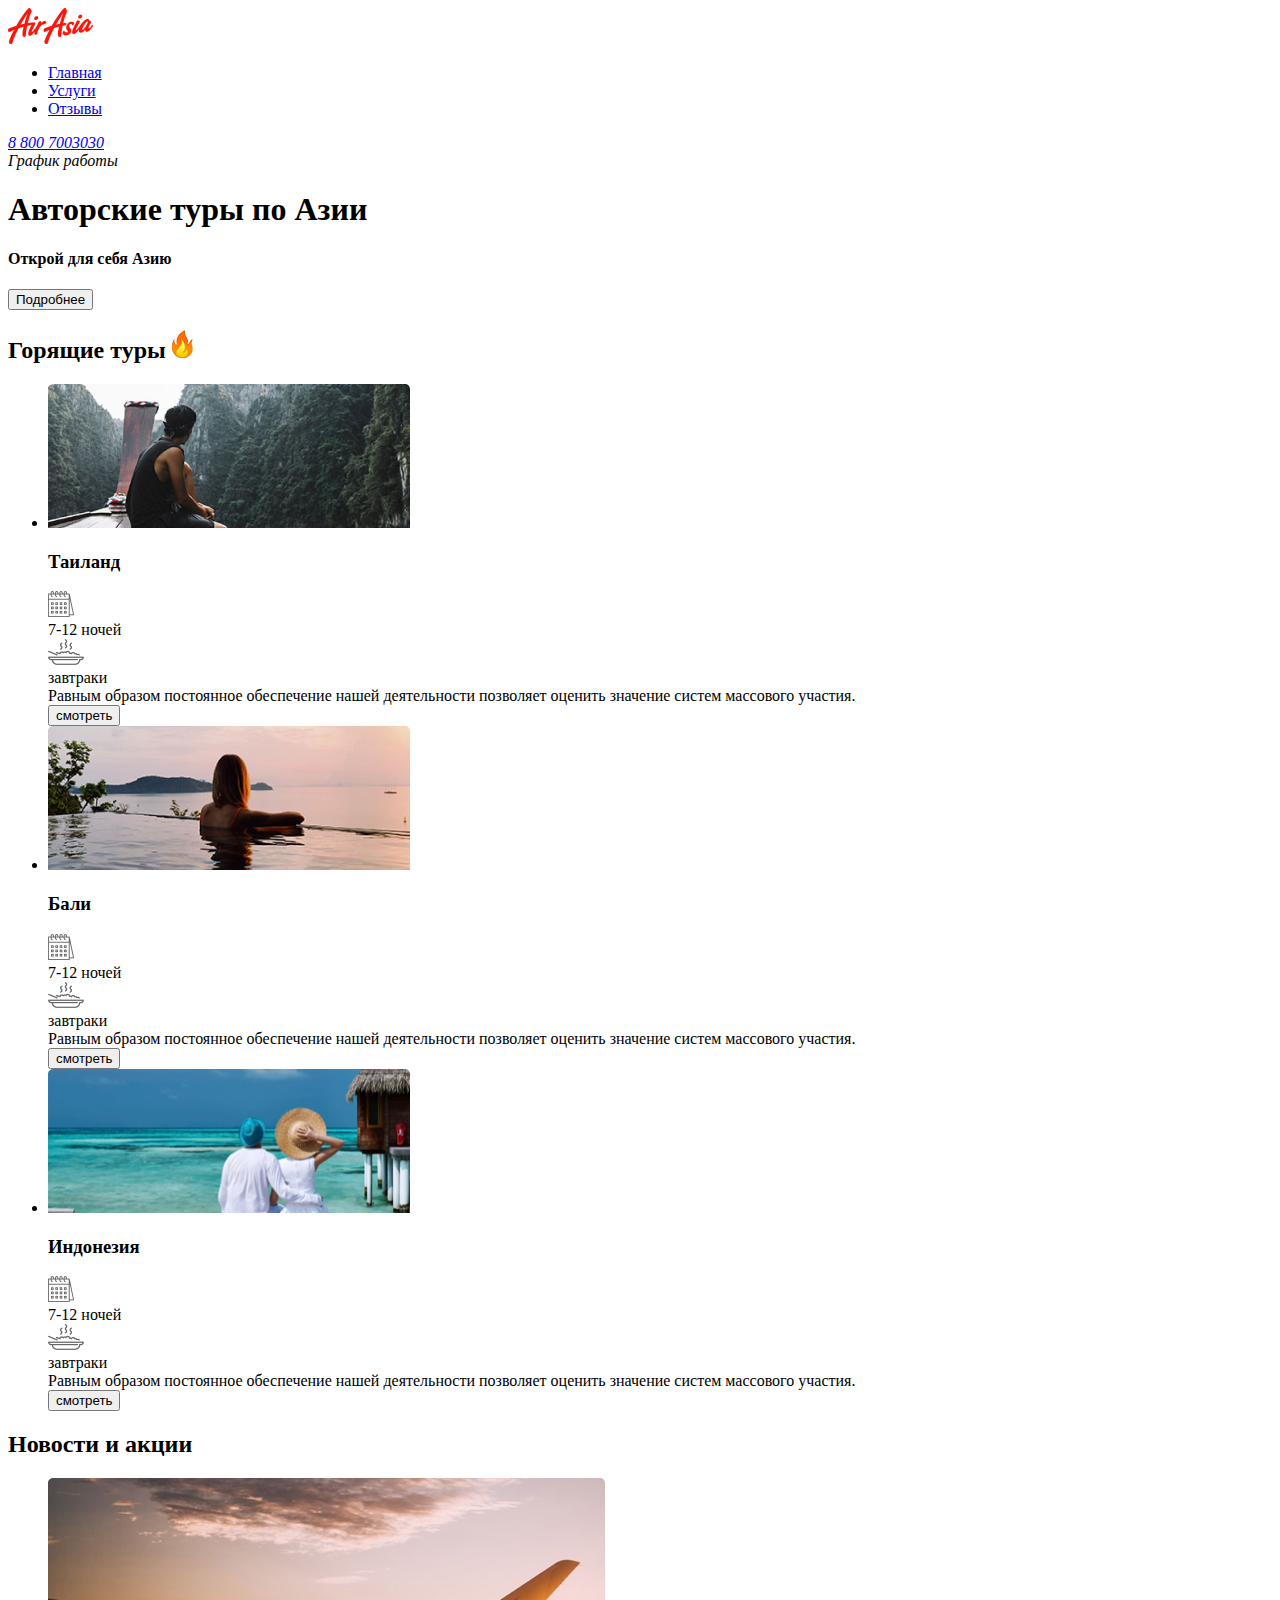
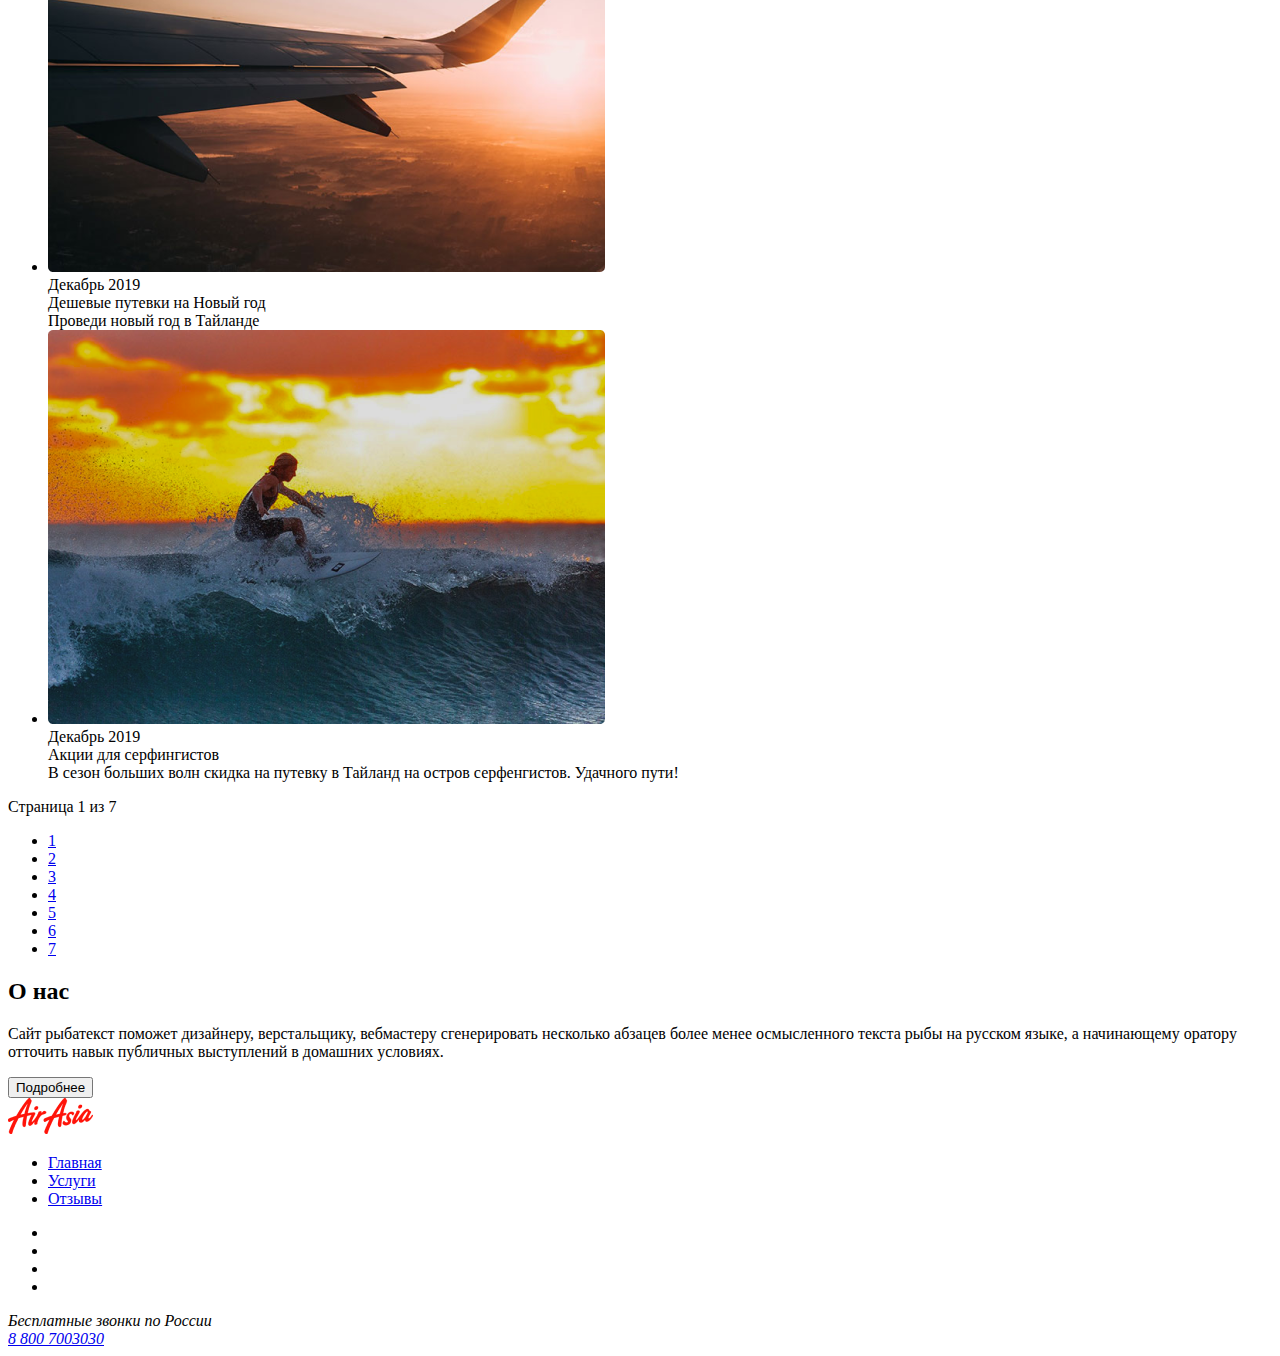
==== commit bd5561b1: "Add files via upload" ====
--- a/index.html
+++ b/index.html
@@ -3,7 +3,7 @@
 <head>
   <meta charset="UTF-8">
   <meta name="viewport" content="width=1200, initial-scale=1.0">
-  <link rel="stylesheet" href="./main.css">
+  <link rel="stylesheet" href="./styles.css">
   <title>Main page</title>
 </head>
 <body>
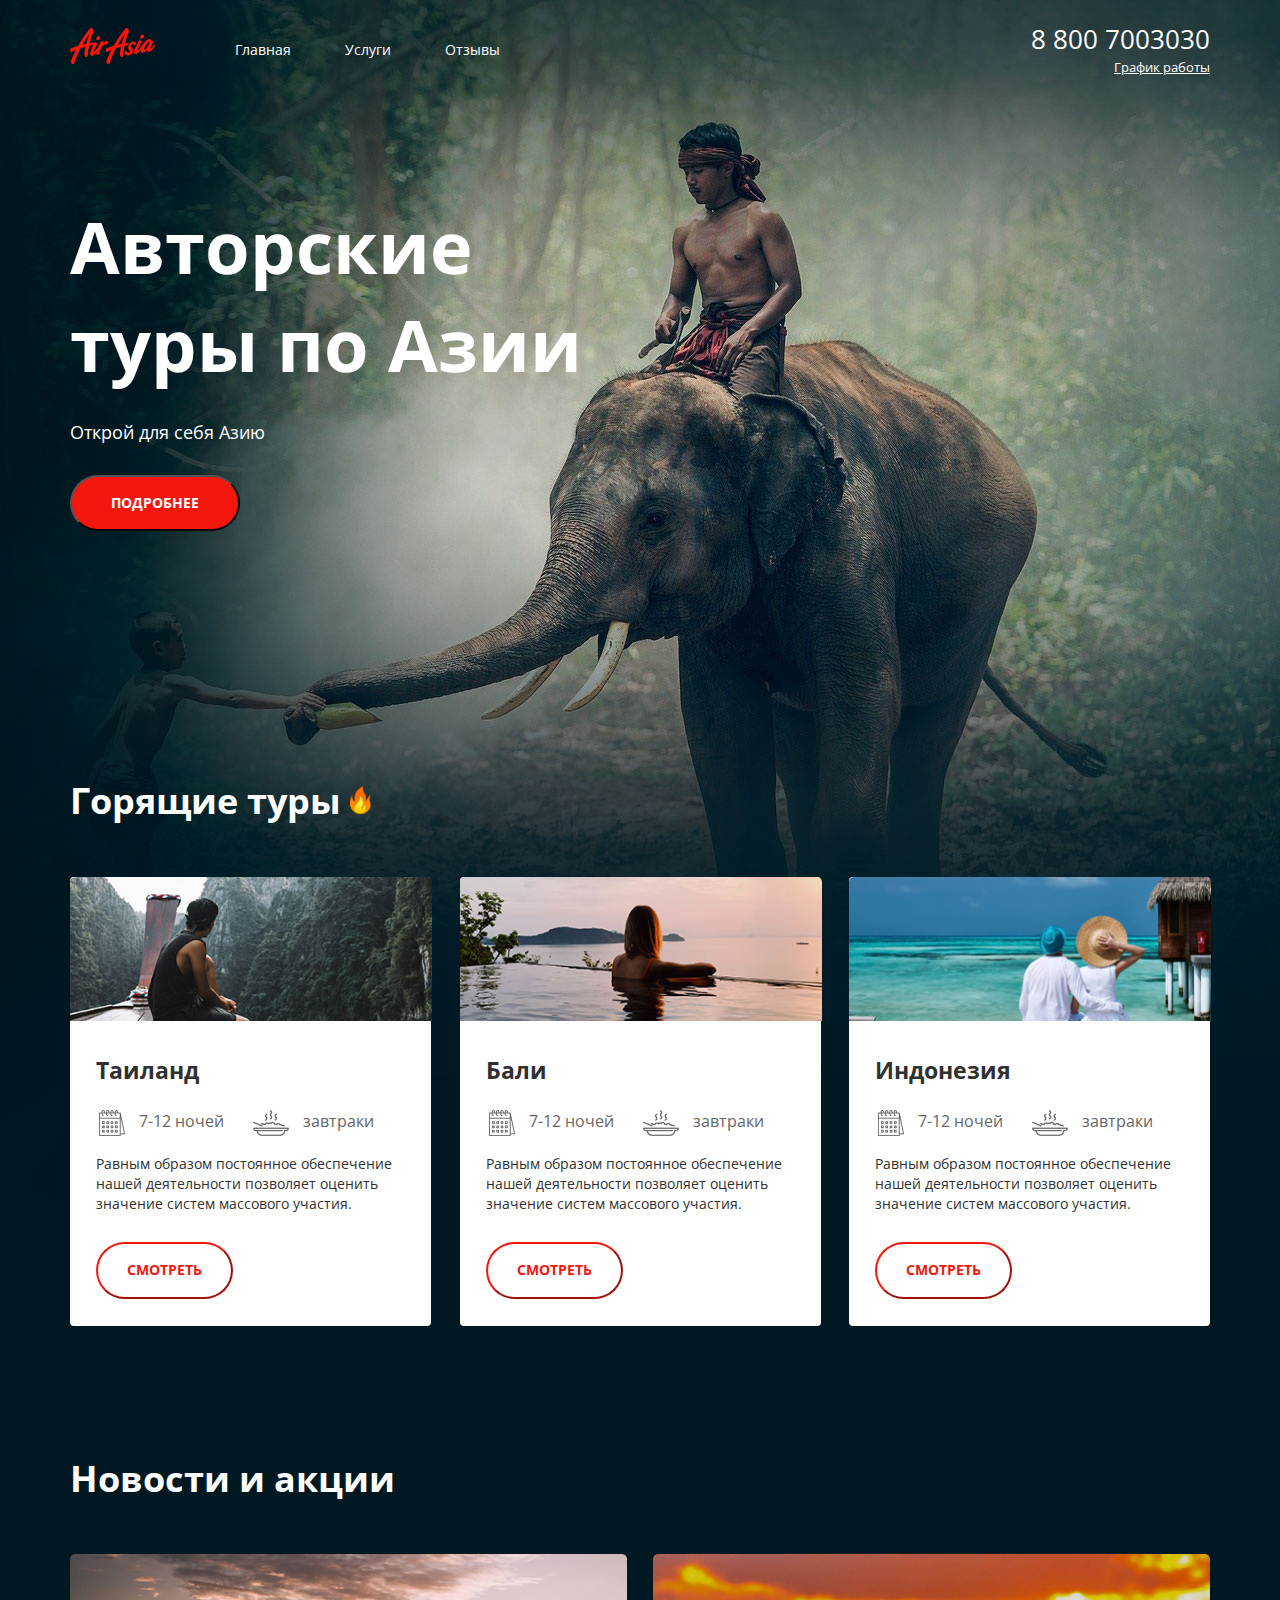
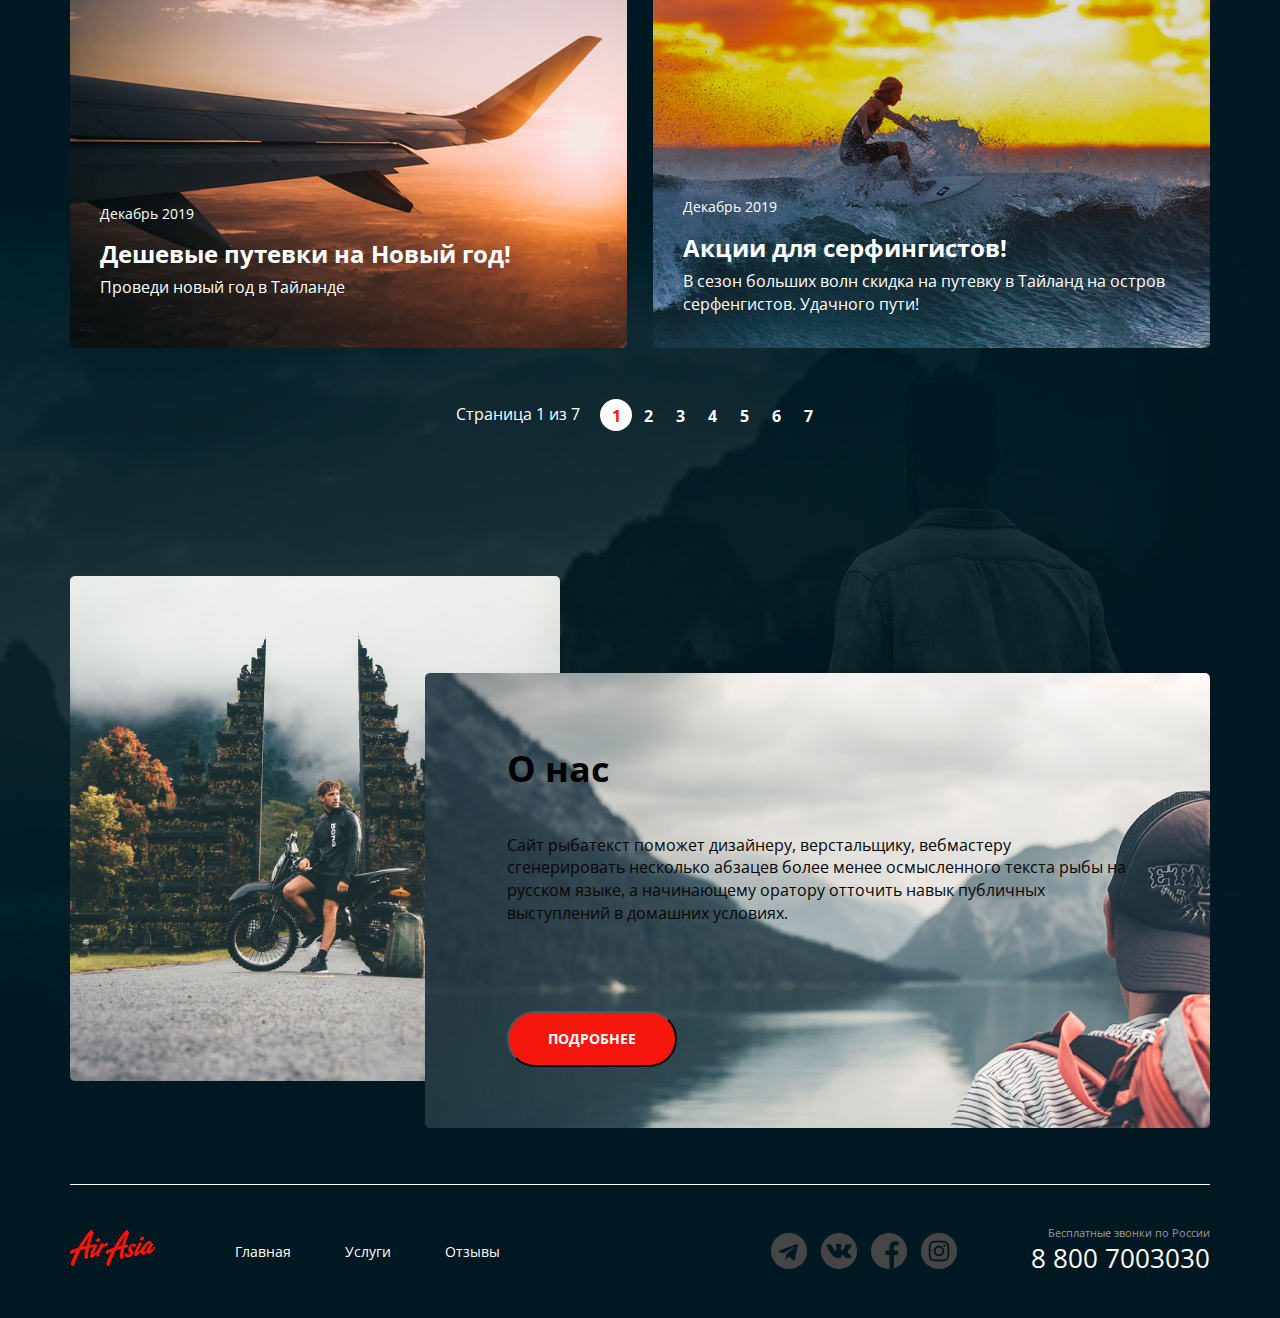
==== commit 264d54a8: "Add files via upload" ====
--- a/index.html
+++ b/index.html
@@ -11,19 +11,19 @@
     <div class="conteiner">
       <header class="header">
         <div class="header__col">
-          <a href="#" class="logo">
+          <a href="http://127.0.0.1:5500/index.html" class="logo">
             <img src="./img/лого.png" alt="Логотип" class="logo__img">
           </a>  
           <nav class="menu">
             <ul class="menu__list">
               <li class="menu__item">
-                <a href="#" class="menu__link">Главная</a>
+                <a href="http://127.0.0.1:5500/index.html" class="menu__link">Главная</a>
               </li>
               <li class="menu__item">
-                <a href="#" class="menu__link">Услуги</a>
+                <a href="http://127.0.0.1:5500/services.html" class="menu__link">Услуги</a>
               </li>
               <li class="menu__item">
-                <a href="#" class="menu__link">Отзывы</a>
+                <a href="http://127.0.0.1:5500/reviews.html" class="menu__link">Отзывы</a>
               </li>
             </ul>
           </nav>
@@ -31,7 +31,15 @@
         <div class="header__col--align--right">
           <address class="contacts">
             <a href="tel:+78007003030" class="contacts__phone">8 800 7003030</a>
-            <div class="contacts__graph">График работы</div>
+            <div class="contacts__dropdown">
+              <a href="#" class="dropdown__link">График работы</a>
+              <div class="dropdown__menu">
+                <ul class="dropdown__list">
+                  <li class="dropdown__item1">пн-вс: 09:00-20:00</li>
+                  <li class="dropdown__item2">Обед: 14:00-14:30</li>
+                </ul>
+              </div>
+            </div>
           </address>
         </div>
       </header>
@@ -42,7 +50,6 @@
           <div class="preview__button">
             <button class="button">Подробнее</button>
           </div>
-          
         </div>
         <div class="tours">
           <h2 class="tours__title">
@@ -136,7 +143,7 @@
               <img src="./img/plain.png" alt="Путевки" class="single-news__img">
               <div class="single-news__content">
                 <time class="single-news__date">Декабрь 2019</time>
-                <div class="single-news__title-two">Дешевые путевки на Новый год</div>
+                <div class="single-news__title-two">Дешевые путевки на Новый год!</div>
                 <div class="single-news__text">Проведи новый год в Тайланде</div>
               </div>
             </li>
@@ -144,7 +151,7 @@
               <img src="./img/Surfer.png" alt="Серфинг" class="single-news__img">
               <div class="single-news__content">
                 <time class="single-news__date">Декабрь 2019</time>
-                <div class="single-news__title-two">Акции для серфингистов</div>
+                <div class="single-news__title-two">Акции для серфингистов!</div>
                 <div class="single-news__text">В сезон больших волн скидка на путевку в Тайланд на остров серфенгистов. Удачного пути!</div>
               </div>
             </li>
@@ -191,19 +198,19 @@
           <div class="container footer-container__content">
             <div class="footer footer-container__section">
               <div class="footer__col">
-                <a href="#" class="logo">
+                <a href="http://127.0.0.1:5500/index.html" class="logo">
                   <img src="./img/лого.png" alt="Логотип" class="logo__pick">
                 </a>  
                 <nav class="menu">
                   <ul class="menu__list">
                     <li class="menu__item">
-                      <a href="#" class="menu__link">Главная</a>
+                      <a href="http://127.0.0.1:5500/index.html" class="menu__link">Главная</a>
                     </li>
                     <li class="menu__item">
-                      <a href="#" class="menu__link">Услуги</a>
+                      <a href="http://127.0.0.1:5500/services.html" class="menu__link">Услуги</a>
                     </li>
                     <li class="menu__item">
-                      <a href="#" class="menu__link">Отзывы</a>
+                      <a href="http://127.0.0.1:5500/reviews.html" class="menu__link">Отзывы</a>
                     </li>
                   </ul>
                 </nav>
--- a/styles.css
+++ b/styles.css
@@ -0,0 +1,103 @@
+@import url('./css/layout/normalize.css');
+@import url('./css/layout/base.css');
+@import url('./css/layout/top.css');
+
+
+@import url('./css/layout/main.css');
+@import url('./css/blocks/header.css');
+@import url('./css/blocks/logo.css');
+@import url('./css/blocks/menu.css');
+@import url('./css/blocks/contacts.css');
+@import url('./css/blocks/preview.css');
+@import url('./css/blocks/button.css');
+@import url('./css/blocks/tours.css');
+@import url('./css/blocks/about.css');
+@import url('./css/blocks/news.css');
+@import url('./css/blocks/paginator.css');
+@import url('./css/blocks/footer.css');
+@import url('./css/blocks/breadcrumbs.css');
+@import url('./css/blocks/services.css');
+@import url('./css/blocks/inner.css');
+@import url('./css/blocks/reviews.css');
+@import url('./css/blocks/separator.css');
+@import url('./css/blocks/form.css');
+
+
+
+
+
+
+
+
+
+
+
+
+
+
+
+
+
+
+
+
+/* Welcome Page*/
+
+.welcome {
+  display: flex;
+  position: fixed;
+  top: 0;
+  left: 0;
+  width: 100%;
+  height: 100%;
+  align-items: center;
+  justify-content: center;
+  background: url("./img/bg/screen.jpg")  center center / cover no-repeat;
+}
+
+.central {
+  display: flex;
+  flex-direction: column;
+  align-items: center;
+}
+
+
+.central__text  {
+  font-size: 18px;
+  color: #FFFFFF;
+  margin-bottom: 53px;
+}
+
+
+.central--asia {
+  opacity: 0;
+  animation: zoom 1s ease-in;
+  animation-fill-mode: forwards;
+}
+
+@keyframes zoom {
+  from {
+    transform: scale(.7);
+  }
+
+  20% {
+    transform: scale(1.15);
+  }
+
+  40% {
+    transform: scale(.9);
+  }
+
+  60% {
+    transform: scale(1.1);
+  }
+
+  80% {
+    transform: scale(.95);
+  }
+
+  to {
+    opacity: 1;
+    transform: scale(1);
+  }
+}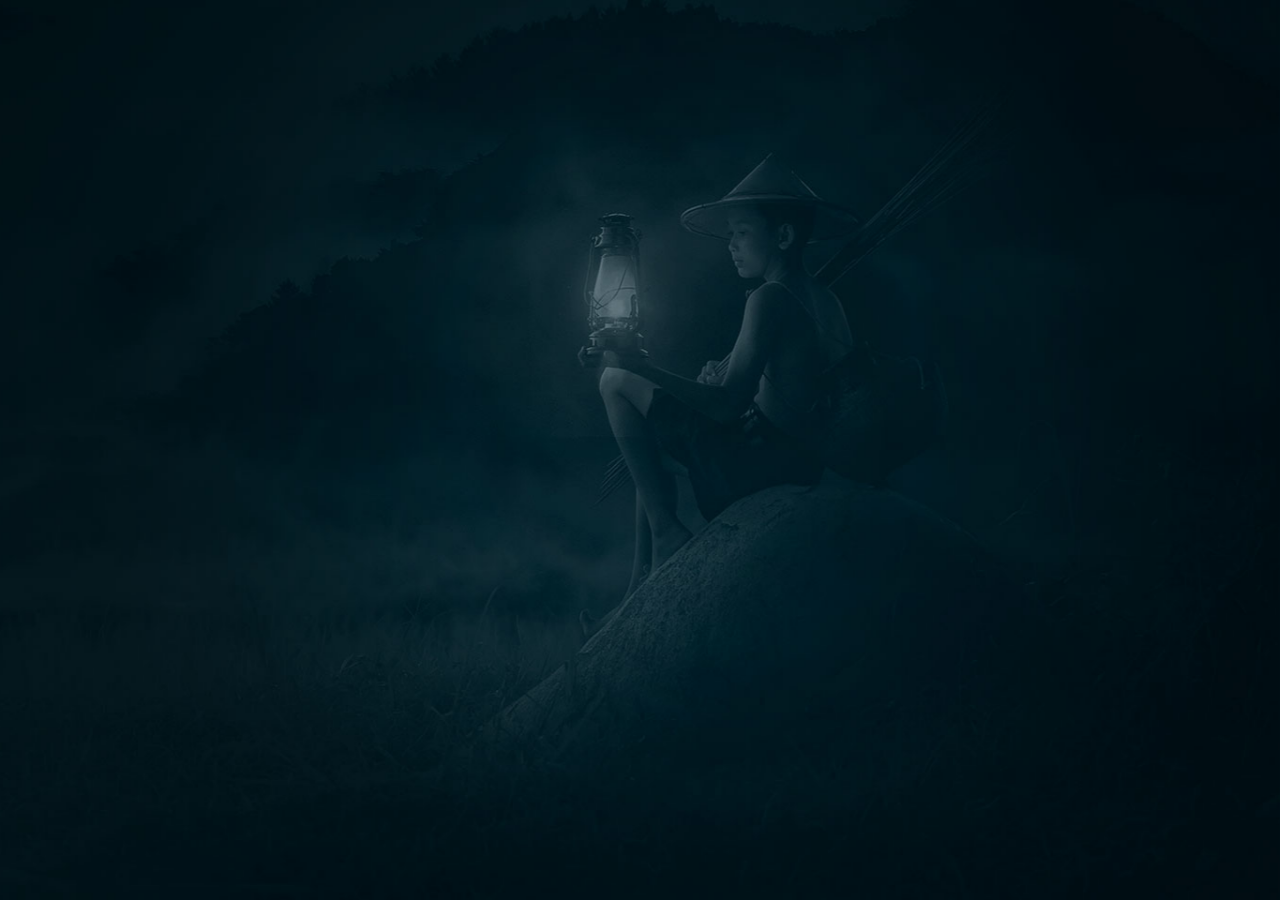
==== commit bf784758: "Add files via upload" ====
--- a/index.html
+++ b/index.html
@@ -4,242 +4,23 @@
   <meta charset="UTF-8">
   <meta name="viewport" content="width=1200, initial-scale=1.0">
   <link rel="stylesheet" href="./styles.css">
-  <title>Main page</title>
-</head>
+  <title>Welcome page</title>
+</head>  
+
 <body>
-  <div class="wrapper main-page-wrapper">
-    <div class="conteiner">
-      <header class="header">
-        <div class="header__col">
-          <a href="http://127.0.0.1:5500/index.html" class="logo">
-            <img src="./img/лого.png" alt="Логотип" class="logo__img">
-          </a>  
-          <nav class="menu">
-            <ul class="menu__list">
-              <li class="menu__item">
-                <a href="http://127.0.0.1:5500/index.html" class="menu__link">Главная</a>
-              </li>
-              <li class="menu__item">
-                <a href="http://127.0.0.1:5500/services.html" class="menu__link">Услуги</a>
-              </li>
-              <li class="menu__item">
-                <a href="http://127.0.0.1:5500/reviews.html" class="menu__link">Отзывы</a>
-              </li>
-            </ul>
-          </nav>
-        </div>
-        <div class="header__col--align--right">
-          <address class="contacts">
-            <a href="tel:+78007003030" class="contacts__phone">8 800 7003030</a>
-            <div class="contacts__dropdown">
-              <a href="#" class="dropdown__link">График работы</a>
-              <div class="dropdown__menu">
-                <ul class="dropdown__list">
-                  <li class="dropdown__item1">пн-вс: 09:00-20:00</li>
-                  <li class="dropdown__item2">Обед: 14:00-14:30</li>
-                </ul>
-              </div>
-            </div>
-          </address>
-        </div>
-      </header>
-      <main class="main-content">
-        <div class="preview">
-          <h1 class="preview__title">Авторские туры по Азии</h1>
-          <h4 class="preview__descreption">Открой для себя Азию</h4>
-          <div class="preview__button">
-            <button class="button">Подробнее</button>
-          </div>
-        </div>
-        <div class="tours">
-          <h2 class="tours__title">
-            <span class="tours__title-text">Горящие туры</span>
-            <img src="./img/flame.png" alt="Картинка заголовка тура" class="tour__title-pic"> 
-          </h2>
-          <ul class="tours__list">
-            <li class="tours__item">
-              <div class="tours__img-wrapper">
-                <img src="./img/river.png" alt="" class="tours__img">
-              </div>
-              <div class="tours__content">
-                <h3 class="tours__title-two">Таиланд</h3>
-                <div class="tours__description">
-                  <div class="tours__description-block-1">
-                    <div class="tours__description-block">
-                      <img src="./img/calendar.png" alt="иконка" class="tours__description-block-pick">
-                      <div class="tours__description-block-text">7-12 ночей</div>
-                    </div>
-                    <div class="tours__description-block">
-                      <img src="./img/meal.png" alt="иконка" class="tours__description-block-pick">
-                      <div class="tours__description-block-text">завтраки</div>
-                    </div>
-                  </div>
-                  <div class="tours__text">Равным образом постоянное обеспечение нашей деятельности позволяет оценить значение систем массового участия.
-                  </div>
-                  <div class="tours__button">
-                    <button class="button button--color--white">смотреть</button>
-                  </div>
-                </div>
-              </div>
-            </li>
-            <li class="tours__item">
-              <div class="tours__img-wrapper">
-                <img src="./img/pool.png" alt="" class="tours__img">
-              </div>
-              <div class="tours__content">
-                <h3 class="tours__title-two">Бали</h3>
-                <div class="tours__description">
-                  <div class="tours__description-block-1">
-                    <div class="tours__description-block">
-                      <img src="./img/calendar.png" alt="иконка" class="tours__description-block-pick">
-                      <div class="tours__description-block-text">7-12 ночей</div>
-                    </div>
-                    <div class="tours__description-block">
-                      <img src="./img/meal.png" alt="иконка" class="tours__description-block-pick">
-                      <div class="tours__description-block-text">завтраки</div>
-                    </div>
-                  </div>
-                  <div class="tours__text">Равным образом постоянное обеспечение нашей деятельности позволяет оценить значение систем массового участия.
-                  </div>
-                  <div class="tours__button">
-                    <button class="button button--color--white">смотреть</button>
-                  </div>
-                </div>
-              </div>
-            </li>
-            <li class="tours__item">
-              <div class="tours__img-wrapper">
-                <img src="./img/ocean.png" alt="" class="tours__img">
-              </div>
-              <div class="tours__content">
-                <h3 class="tours__title-two">Индонезия</h3>
-                <div class="tours__description">
-                  <div class="tours__description-block-1">
-                    <div class="tours__description-block">
-                      <img src="./img/calendar.png" alt="иконка" class="tours__description-block-pick">
-                      <div class="tours__description-block-text">7-12 ночей</div>
-                    </div>
-                    <div class="tours__description-block">
-                      <img src="./img/meal.png" alt="иконка" class="tours__description-block-pick">
-                      <div class="tours__description-block-text">завтраки</div>
-                    </div>
-                  </div>
-                  <div class="tours__text">Равным образом постоянное обеспечение нашей деятельности позволяет оценить значение систем массового участия.
-                  </div>
-                  <div class="tours__button">
-                    <button class="button button--color--white">смотреть</button>
-                  </div>
-                </div>
-              </div>
-            </li>
-          </ul>
-        </div>
-        <div class="news">
-          <h2 class="news__title">
-            <span class="news__title-text">Новости и акции</span>
-          </h2>
-          <ul class="news__list">
-            <li class="news__item single-news">
-              <img src="./img/plain.png" alt="Путевки" class="single-news__img">
-              <div class="single-news__content">
-                <time class="single-news__date">Декабрь 2019</time>
-                <div class="single-news__title-two">Дешевые путевки на Новый год!</div>
-                <div class="single-news__text">Проведи новый год в Тайланде</div>
-              </div>
-            </li>
-            <li class="news__item single-news">
-              <img src="./img/Surfer.png" alt="Серфинг" class="single-news__img">
-              <div class="single-news__content">
-                <time class="single-news__date">Декабрь 2019</time>
-                <div class="single-news__title-two">Акции для серфингистов!</div>
-                <div class="single-news__text">В сезон больших волн скидка на путевку в Тайланд на остров серфенгистов. Удачного пути!</div>
-              </div>
-            </li>
-          </ul>
-          <div class="paginator">
-            <div class="paginator__display">Страница 1 из 7</div>
-            <ul class="paginator__list">
-              <li class="paginator__item paginator__item--active">
-                <a href="#" class="paginator__link">1</a>
-              </li>
-              <li class="paginator__item">
-                <a href="#" class="paginator__link">2</a>
-              </li>
-              <li class="paginator__item">
-                <a href="#" class="paginator__link">3</a>
-              </li>
-              <li class="paginator__item">
-                <a href="#" class="paginator__link">4</a>
-              </li>
-              <li class="paginator__item">
-                <a href="#" class="paginator__link">5</a>
-              </li>
-              <li class="paginator__item">
-                <a href="#" class="paginator__link">6</a>
-              </li>
-              <li class="paginator__item">
-                <a href="#" class="paginator__link">7</a>
-              </li>
-            </ul>
-          </div>
-        </div>
-        <div class="about">
-          <div class="about__content">
-            <h2 class="about__title">О нас</h2>
-            <div class="about__text">
-              <p>Сайт рыбатекст поможет дизайнеру, верстальщику, вебмастеру сгенерировать несколько абзацев более менее осмысленного текста рыбы на русском языке, а начинающему оратору отточить навык публичных выступлений в домашних условиях.</p>
-            </div>
-            <div class="about__button">
-              <button class="button">Подробнее</button>
-            </div>
-          </div>
-        </div>
-        <footer class="footer-container">
-          <div class="container footer-container__content">
-            <div class="footer footer-container__section">
-              <div class="footer__col">
-                <a href="http://127.0.0.1:5500/index.html" class="logo">
-                  <img src="./img/лого.png" alt="Логотип" class="logo__pick">
-                </a>  
-                <nav class="menu">
-                  <ul class="menu__list">
-                    <li class="menu__item">
-                      <a href="http://127.0.0.1:5500/index.html" class="menu__link">Главная</a>
-                    </li>
-                    <li class="menu__item">
-                      <a href="http://127.0.0.1:5500/services.html" class="menu__link">Услуги</a>
-                    </li>
-                    <li class="menu__item">
-                      <a href="http://127.0.0.1:5500/reviews.html" class="menu__link">Отзывы</a>
-                    </li>
-                  </ul>
-                </nav>
-              </div>
-              <div class="footer__col footer__col-align--right">
-                <ul class="social">
-                  <li class="social__item social__item--icon--telegram">
-                    <a href="#" class="social__link"></a>
-                  </li>
-                  <li class="social__item social__item--icon--vk">
-                    <a href="#" class="social__link"></a>
-                  </li>
-                  <li class="social__item social__item--icon--fb">
-                    <a href="#" class="social__link"></a>
-                  </li>
-                  <li class="social__item social__item--icon--insta">
-                    <a href="#" class="social__link"></a>
-                  </li>
-                </ul>
-                <address class="contacts">
-                  <div class="contacts__text">Бесплатные звонки по России</div>
-                  <a href="tel:+78007003030" class="contacts__phone">8 800 7003030</a>
-                </address>
-              </div>
-            </div>
-          </div>
-        </footer>
-      </main>
-    </div>
-  </div>
+ <div class="welcome">
+   <div class="welcome__conteiner">
+     <div class="central central--asia">
+       <img src="./img/airazia_logo.png" alt="airasia logo" class="central__logo">
+       <div class="central__text">Открой для себя Азию</div>
+       <a href="https://ilona30.github.io/my-first-project/main.html" class="welcome__btn">
+        <button class="button button--welcome">войти</button>
+       </a>
+       
+     </div>
+   </div>
+ </div>
+
+
 </body>
 </html>